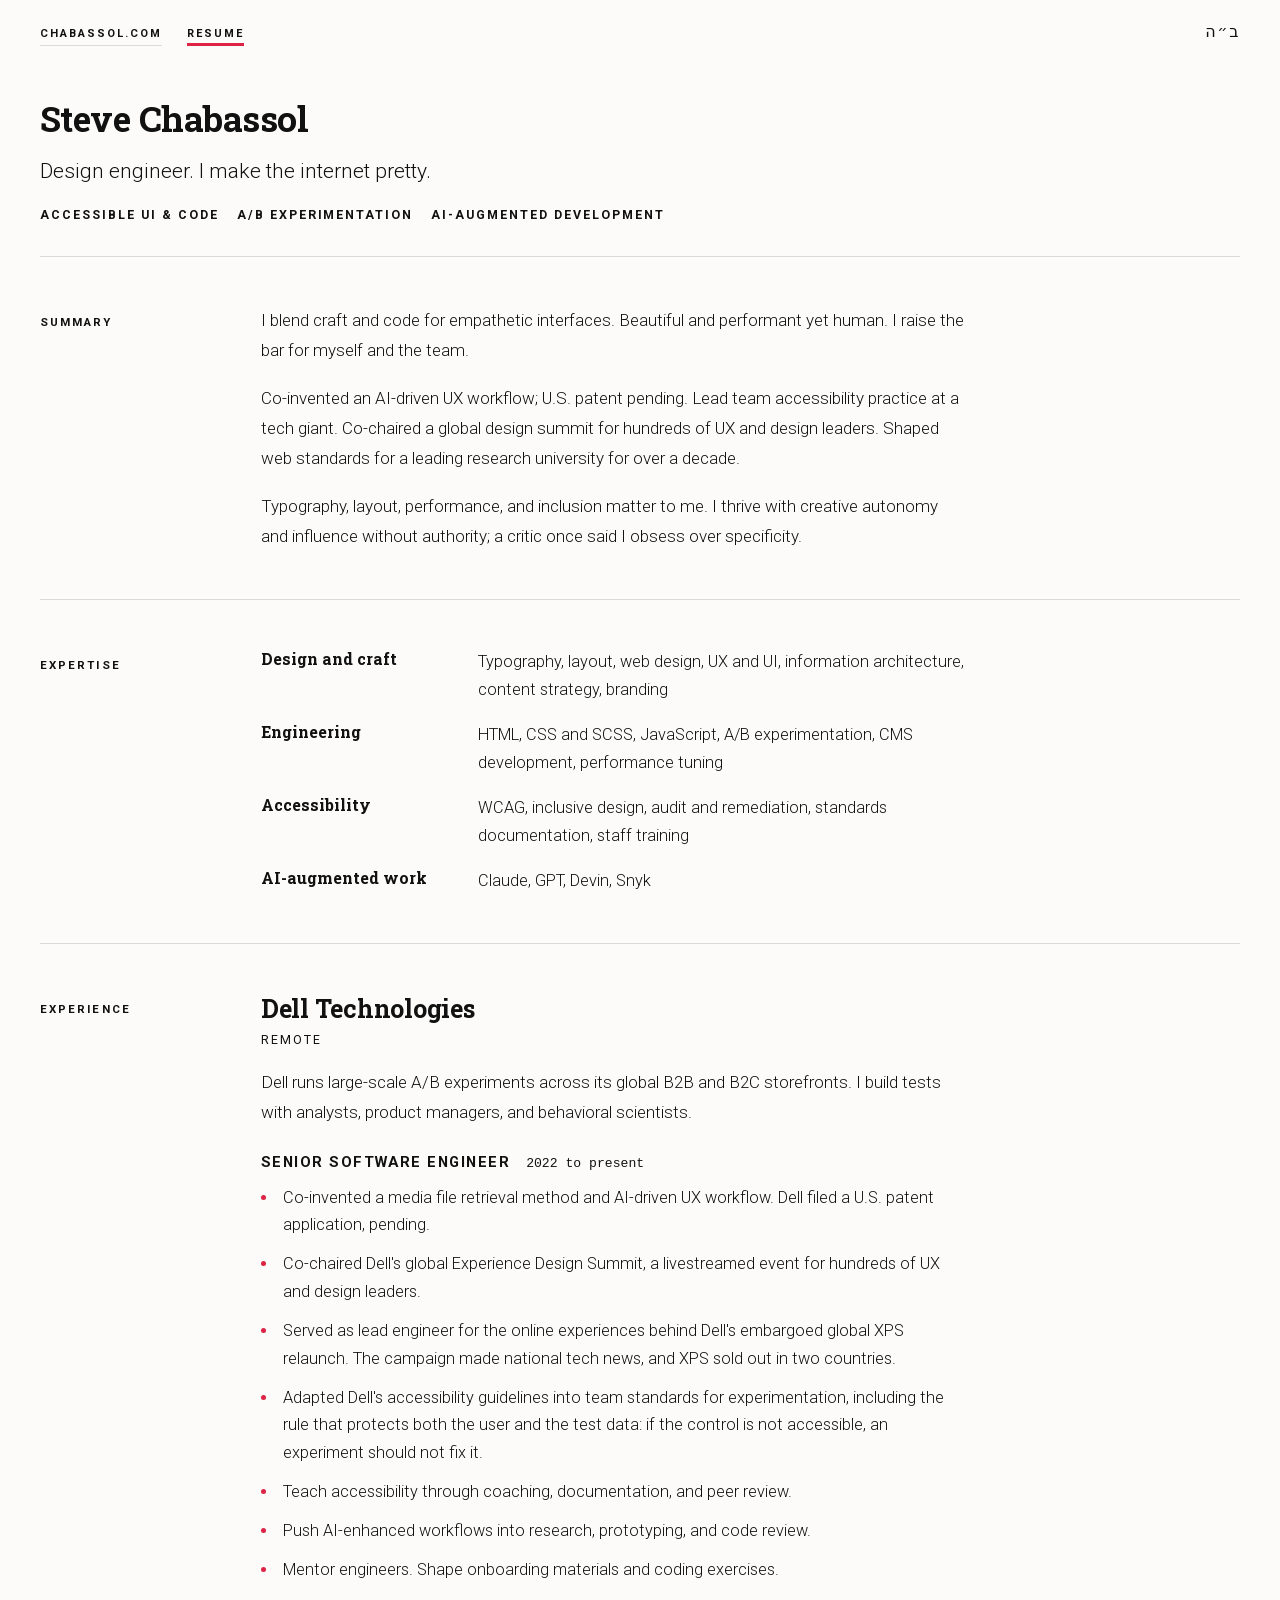
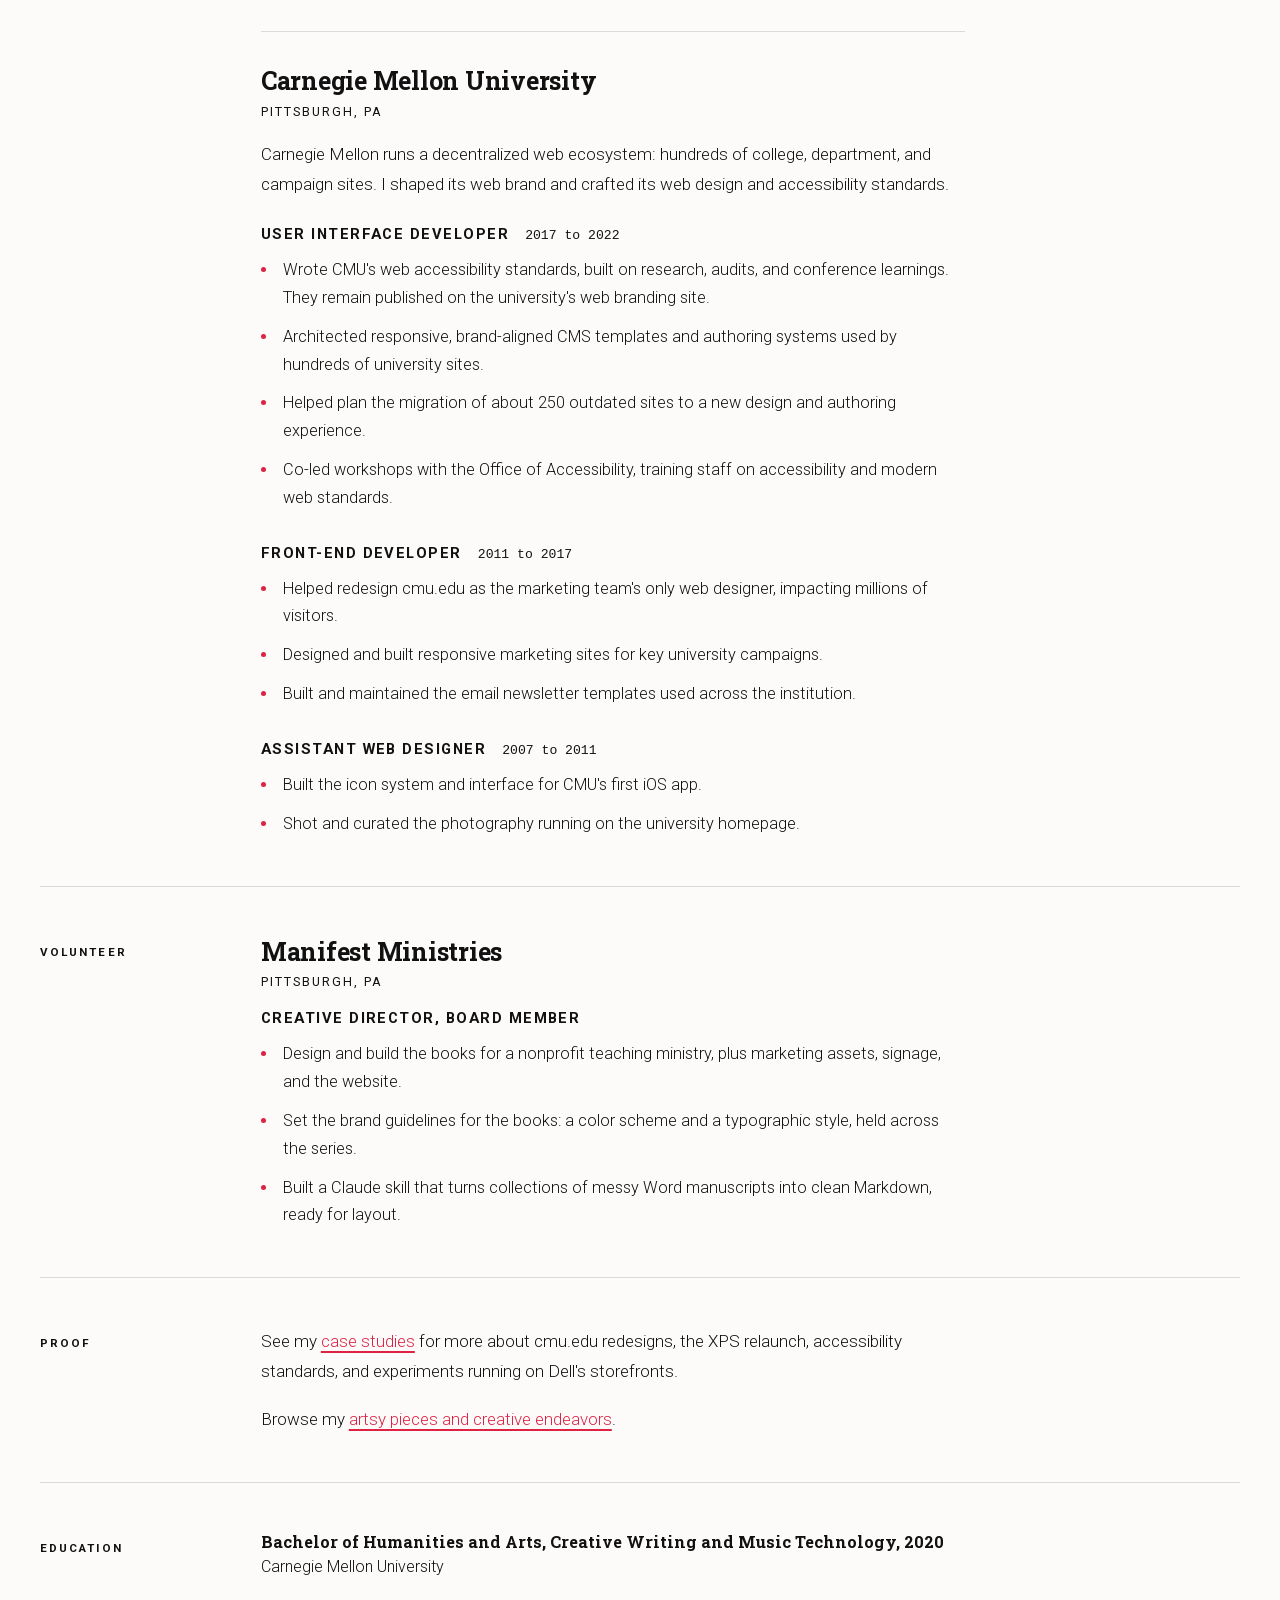
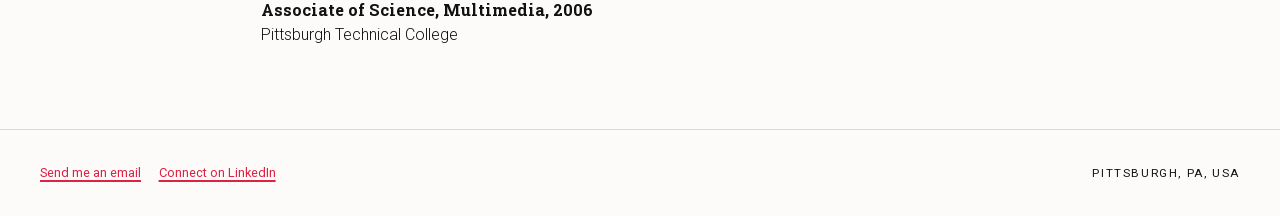
==== resume/index.html @ 95441545 "init commit" ====
<!doctype html>
<html lang="en">

<head>
  <meta charset="utf-8">
  <title>Resume: Steve Chabassol, Design Engineer</title>
  <meta name="description" content="Steve Chabassol designs and builds accessible interfaces. Senior software engineer at Dell; fifteen years at Carnegie Mellon before that. U.S. patent pending.">
  <meta name="viewport" content="width=device-width, initial-scale=1">
  <link rel="canonical" href="https://chabassol.com/resume/">

  <meta name="robots" content="max-image-preview:large">

  <meta name="author" content="Steve Chabassol">
  <meta name="theme-color" content="#fcfbfa" media="(prefers-color-scheme: light)">
  <meta name="theme-color" content="#0a0a0a" media="(prefers-color-scheme: dark)">

  <meta property="og:type" content="website">
  <meta property="og:site_name" content="Steve Chabassol">
  <meta property="og:url" content="https://chabassol.com/resume/">
  <meta property="og:title" content="Resume: Steve Chabassol, Design Engineer">
  <meta property="og:description" content="Steve Chabassol designs and builds accessible interfaces. Senior software engineer at Dell; fifteen years at Carnegie Mellon before that. U.S. patent pending.">
  <meta property="og:image" content="https://chabassol.com/share-card.png">
  <meta property="og:image:width" content="1200">
  <meta property="og:image:height" content="630">
  <meta property="og:image:alt" content="An SC monogram over the name Steve Chabassol and the line: Design engineer. I make the internet pretty.">
  <meta name="twitter:card" content="summary_large_image">
  <meta name="twitter:image:alt" content="An SC monogram over the name Steve Chabassol and the line: Design engineer. I make the internet pretty.">

  <link rel="icon" href="../favicon.ico" sizes="32x32">
  <link rel="icon" href="../favicon.svg" type="image/svg+xml">
  <link rel="apple-touch-icon" href="../icon.png">

  <link rel="preload" href="../fonts/roboto-latin.woff2" as="font" type="font/woff2" crossorigin>
  <link rel="preload" href="../fonts/roboto-slab-latin.woff2" as="font" type="font/woff2" crossorigin>

  <link rel="stylesheet" href="../css/site.css">
  <link rel="stylesheet" href="../css/resume.css">
</head>

<body>
  <a class="skip-link" href="#main">Skip to the main text</a>

  <header class="shell masthead">
    <nav class="nav" aria-label="Main">
      <a class="nav__link" href="../">chabassol.com</a>
      <a class="nav__link" href="../resume/" aria-current="page">Resume</a>
    </nav>

    <p class="masthead__baruch" title="Baruch Hashem, blessed is the name"><span class="sr-only">Baruch Hashem, blessed is the name </span><span lang="he">ב״ה</span></p>
  </header>

  <main class="shell" id="main" tabindex="-1">

    <div class="sheet-head">
      <h1 class="sheet-head__title">Steve Chabassol</h1>
      <p class="sheet-head__lede">Design engineer. I make the internet pretty.</p>

      <ul class="roles">
        <li>Accessible UI & Code</li>
        <li>A/B experimentation</li>
        <li>AI-augmented development</li>
      </ul>
    </div>

    <div class="record">
      <section class="record__section" aria-labelledby="summary-head">
        <h2 class="label record__label" id="summary-head">Summary</h2>
        <div class="record__body">
          <p>I blend craft and code for empathetic interfaces. Beautiful and performant yet human. I raise the bar for myself and the team.</p>
          <p>Co-invented an AI-driven UX workflow; U.S. patent pending. Lead team accessibility practice at a tech giant. Co-chaired a global design summit for hundreds of UX and design leaders. Shaped web standards for a leading research university for over a decade.</p>
          <p>Typography, layout, performance, and inclusion matter to me. I thrive with creative autonomy and influence without authority; a critic once said I obsess over specificity.</p>
        </div>
      </section>

      <section class="record__section" aria-labelledby="expertise-head">
        <h2 class="label record__label" id="expertise-head">Expertise</h2>
        <div class="record__body">
          <dl class="terms">
            <dt>Design and craft</dt>
            <dd>Typography, layout, web design, UX and UI, information architecture, content strategy, branding</dd>

            <dt>Engineering</dt>
            <dd>HTML, CSS and SCSS, JavaScript, A/B experimentation, CMS development, performance tuning</dd>

            <dt>Accessibility</dt>
            <dd>WCAG, inclusive design, audit and remediation, standards documentation, staff training</dd>

            <dt>AI-augmented work</dt>
            <dd>Claude, GPT, Devin, Snyk</dd>
          </dl>
        </div>
      </section>

      <section class="record__section" aria-labelledby="experience-head">
        <h2 class="label record__label" id="experience-head">Experience</h2>
        <div class="record__body">

          <article class="job">
            <h3 class="job__org">Dell Technologies</h3>
            <p class="job__place">Remote</p>
            <p class="job__blurb">Dell runs large-scale A/B experiments across its global B2B and B2C storefronts. I build tests with analysts, product managers, and behavioral scientists.</p>

            <section class="role" aria-labelledby="dell-sse">
              <div class="role__head">
                <h4 class="role__title" id="dell-sse">Senior Software Engineer</h4>
                <p class="role__dates">2022 to present</p>
              </div>
              <ul class="role__list">
                <li>Co-invented a media file retrieval method and AI-driven UX workflow. Dell filed a U.S. patent application, pending.</li>
                <li>Co-chaired Dell's global Experience Design Summit, a livestreamed event for hundreds of UX and design leaders.</li>
                <li>Served as lead engineer for the online experiences behind Dell's embargoed global XPS relaunch. The campaign made national tech news, and XPS sold out in two countries.</li>
                <li>Adapted Dell's accessibility guidelines into team standards for experimentation, including the rule that protects both the user and the test data: if the control is not accessible, an experiment should not fix it.</li>
                <li>Teach accessibility through coaching, documentation, and peer review.</li>
                <li>Push AI-enhanced workflows into research, prototyping, and code review.</li>
                <li>Mentor engineers. Shape onboarding materials and coding exercises.</li>
              </ul>
            </section>
          </article>

          <article class="job">
            <h3 class="job__org">Carnegie Mellon University</h3>
            <p class="job__place">Pittsburgh, PA</p>
            <p class="job__blurb">Carnegie Mellon runs a decentralized web ecosystem: hundreds of college, department, and campaign sites. I shaped its web brand and crafted its web design and accessibility standards.</p>

            <section class="role" aria-labelledby="cmu-uid">
              <div class="role__head">
                <h4 class="role__title" id="cmu-uid">User Interface Developer</h4>
                <p class="role__dates">2017 to 2022</p>
              </div>
              <ul class="role__list">
                <li>Wrote CMU's web accessibility standards, built on research, audits, and conference learnings. They remain published on the university's web branding site.</li>
                <li>Architected responsive, brand-aligned CMS templates and authoring systems used by hundreds of university sites.</li>
                <li>Helped plan the migration of about 250 outdated sites to a new design and authoring experience.</li>
                <li>Co-led workshops with the Office of Accessibility, training staff on accessibility and modern web standards.</li>
              </ul>
            </section>

            <section class="role" aria-labelledby="cmu-fed">
              <div class="role__head">
                <h4 class="role__title" id="cmu-fed">Front-End Developer</h4>
                <p class="role__dates">2011 to 2017</p>
              </div>
              <ul class="role__list">
                <li>Helped redesign cmu.edu as the marketing team's only web designer, impacting millions of visitors.</li>
                <li>Designed and built responsive marketing sites for key university campaigns.</li>
                <li>Built and maintained the email newsletter templates used across the institution.</li>
              </ul>
            </section>

            <section class="role" aria-labelledby="cmu-awd">
              <div class="role__head">
                <h4 class="role__title" id="cmu-awd">Assistant Web Designer</h4>
                <p class="role__dates">2007 to 2011</p>
              </div>
              <ul class="role__list">
                <li>Built the icon system and interface for CMU's first iOS app.</li>
                <li>Shot and curated the photography running on the university homepage.</li>
              </ul>
            </section>
          </article>

        </div>
      </section>

      <section class="record__section" aria-labelledby="volunteer-head">
        <h2 class="label record__label" id="volunteer-head">Volunteer</h2>
        <div class="record__body">
          <article class="job">
            <h3 class="job__org">Manifest Ministries</h3>
            <p class="job__place">Pittsburgh, PA</p>

            <section class="role" aria-labelledby="manifest-cd">
              <!-- .role__head looks redundant with no dates in it, but it
                   also holds the .7rem between the title and the bullets. -->
              <div class="role__head">
                <h4 class="role__title" id="manifest-cd">Creative Director, Board Member</h4>
              </div>
              <ul class="role__list">
                <li>Design and build the books for a nonprofit teaching ministry, plus marketing assets, signage, and the website.</li>
                <li>Set the brand guidelines for the books: a color scheme and a typographic style, held across the series.</li>
                <li>Built a Claude skill that turns collections of messy Word manuscripts into clean Markdown, ready for layout.</li>
              </ul>
            </section>
          </article>
        </div>
      </section>

      <section class="record__section" aria-labelledby="proof-head">
        <h2 class="label record__label" id="proof-head">Proof</h2>
        <div class="record__body">
          <p>See my <a href="../">case studies</a> for more about cmu.edu redesigns, the XPS relaunch, accessibility standards, and experiments running on Dell's storefronts.</p>
          <p>Browse my <a href="https://stevechab.com" rel="nofollow">artsy pieces and creative endeavors</a>.</p>
        </div>
      </section>

      <section class="record__section" aria-labelledby="education-head">
        <h2 class="label record__label" id="education-head">Education</h2>
        <div class="record__body">
          <ul class="degrees">
            <li>
              <span class="degrees__what">Bachelor of Humanities and Arts, Creative Writing and Music Technology, 2020</span>
              <span class="degrees__where">Carnegie Mellon University</span>
            </li>
            <li>
              <span class="degrees__what">Associate of Science, Multimedia, 2006</span>
              <span class="degrees__where">Pittsburgh Technical College</span>
            </li>
          </ul>
        </div>
      </section>

    </div>

  </main>

  <footer class="shell site-footer">
    <nav class="site-footer__nav" aria-label="Elsewhere">
      <a href="mailto:resume@chabassol.com">Send me an email</a>
      <a href="https://www.linkedin.com/in/stevechabassol/">Connect on LinkedIn</a>
    </nav>
    <p class="site-footer__place">Pittsburgh, PA, USA</p>
  </footer>

  <script src="../js/jump.js" defer></script>

</body>

</html>
---- css/site.css ----
/* ==================================================================
   The shell
   ==================================================================
   Two sites load copies of this file. Edit it in web/css/ and run
   scripts/sync-shared.sh, or the copies drift apart.

   Tokens, base elements, and the parts every page carries: skip link,
   running head, footer, wordmark, focus, motion guard, print. Page
   layout lives in each page's own partial.

   Contrast ratios in comments are measured. WCAG 2.2 AA asks 4.5:1
   for body text, 3:1 for large text and non-text UI.
   ================================================================== */

/* ------------------------------------------------------------------
   Fonts, self-hosted
   ------------------------------------------------------------------
   Variable builds: one file per family per subset carries the whole
   100 to 900 axis. unicode-range keeps latin-ext unfetched until a
   page sets a character in it, so an English page takes the two latin
   files and stops.

   Licence and provenance: web/fonts/LICENSE.txt
   ------------------------------------------------------------------ */

@font-face {
  font-family: 'Roboto';
  font-style: normal;
  font-weight: 100 900;
  font-display: swap;
  src: url(../fonts/roboto-latin-ext.woff2) format('woff2');
  unicode-range: U+0100-02BA, U+02BD-02C5, U+02C7-02CC, U+02CE-02D7, U+02DD-02FF,
    U+0304, U+0308, U+0329, U+1D00-1DBF, U+1E00-1E9F, U+1EF2-1EFF, U+2020,
    U+20A0-20AB, U+20AD-20C0, U+2113, U+2C60-2C7F, U+A720-A7FF;
}

@font-face {
  font-family: 'Roboto';
  font-style: normal;
  font-weight: 100 900;
  font-display: swap;
  src: url(../fonts/roboto-latin.woff2) format('woff2');
  unicode-range: U+0000-00FF, U+0131, U+0152-0153, U+02BB-02BC, U+02C6, U+02DA, U+02DC,
    U+0304, U+0308, U+0329, U+2000-206F, U+20AC, U+2122, U+2191, U+2193,
    U+2212, U+2215, U+FEFF, U+FFFD;
}

@font-face {
  font-family: 'Roboto Slab';
  font-style: normal;
  font-weight: 100 900;
  font-display: swap;
  src: url(../fonts/roboto-slab-latin-ext.woff2) format('woff2');
  unicode-range: U+0100-02BA, U+02BD-02C5, U+02C7-02CC, U+02CE-02D7, U+02DD-02FF,
    U+0304, U+0308, U+0329, U+1D00-1DBF, U+1E00-1E9F, U+1EF2-1EFF, U+2020,
    U+20A0-20AB, U+20AD-20C0, U+2113, U+2C60-2C7F, U+A720-A7FF;
}

@font-face {
  font-family: 'Roboto Slab';
  font-style: normal;
  font-weight: 100 900;
  font-display: swap;
  src: url(../fonts/roboto-slab-latin.woff2) format('woff2');
  unicode-range: U+0000-00FF, U+0131, U+0152-0153, U+02BB-02BC, U+02C6, U+02DA, U+02DC,
    U+0304, U+0308, U+0329, U+2000-206F, U+20AC, U+2122, U+2191, U+2193,
    U+2212, U+2215, U+FEFF, U+FFFD;
}


:root {
  color-scheme: light dark;

  /* --- primitives: ink and paper --- */
  --black: #000;
  --white: #fff;
  --ink-900: #111;          /* body text on light */
  --paper-50: #fcfbfa;      /* light surface */
  --ink-050: #f2f0ee;       /* body text on dark */
  --paper-950: #0a0a0a;     /* dark surface */

  /* --- primitives: the accent ramp, one hue family --- */
  --accent-300: #f89;       /* 9.23:1 on #000, hover on dark */
  --accent-400: #f67;       /* 7.42:1 on #000, 6.99:1 on #0a0a0a */
  --accent-600: #d24;       /* 4.79:1 on #fff, 4.63:1 on #fcfbfa */
  --accent-800: #b23;       /* 6.20:1 on #fff, hover on light */

  /* --- semantic: light surface (default) --- */
  --surface: var(--paper-50);
  --surface-raised: var(--white);
  --text: var(--ink-900);
  --rule: rgba(17, 17, 17, .14);
  --link: var(--accent-600);
  --link-hover: var(--accent-800);
  --focus-ring: var(--accent-600);
  --selection: #f89;

  /* --- type --- */
  --font-slab: 'Roboto Slab', Georgia, 'Times New Roman', serif;
  --font-sans: 'Roboto', system-ui, -apple-system, sans-serif;
  --font-mono: ui-monospace, 'SF Mono', Menlo, monospace;
  --text-xs:   .75rem;
  --text-sm:   .875rem;
  --text-base: 1.0625rem;
  --text-lg:   1.25rem;
  --text-xl:   1.5625rem;
  --text-2xl:  1.953rem;
  --text-3xl:  2.441rem;
  --text-4xl:  3.052rem;
  --leading-tight: 1.15;
  --leading-snug: 1.35;
  --leading-normal: 1.75;
  --measure: 65ch;

  /* --- spacing, 4px base --- */
  --space-1: .25rem;
  --space-2: .5rem;
  --space-3: .75rem;
  --space-4: 1rem;
  --space-6: 1.5rem;
  --space-8: 2rem;
  --space-12: 3rem;
  --space-16: 4rem;
  --space-24: 6rem;

  /* --- borders and radius --- */
  --border-width: 1px;
  --border-width-thick: 2px;
  --radius-sm: 2px;

  /* --- z-index, no magic numbers --- */
  --z-base: 0;
  --z-raised: 10;
  --z-sticky: 100;
  --z-header: 1000;
  --z-overlay: 10000;

  /* --- motion --- */
  --duration-fast: .18s;
  --duration-slow: 1s;
  --ease-out: cubic-bezier(.22, 1, .36, 1);
  --ease-in-out: cubic-bezier(.65, 0, .35, 1);

  /* --- shell --- */
  --shell-max: 1560px;
  --shell-pad: 2.5rem;
}

@media (prefers-color-scheme: dark) {
  :root {
    --surface: var(--paper-950);
    --surface-raised: var(--black);
    --text: var(--ink-050);
    --rule: rgba(242, 240, 238, .18);
    --link: var(--accent-400);
    --link-hover: var(--accent-300);
    --focus-ring: var(--accent-400);
    --selection: #d24;
  }
}

@media (max-width: 767px) {
  :root { --shell-pad: 1.25rem; }
}

/* ==================================================================
   Base
   ================================================================== */

*, *::before, *::after { box-sizing: border-box; }

html {
  -webkit-text-size-adjust: 100%;
  scroll-behavior: smooth;
}

body {
  margin: 0;
  background: var(--surface);
  color: var(--text);
  font-family: var(--font-sans);
  font-weight: 300;
  font-size: var(--text-base);
  line-height: var(--leading-normal);
  padding-bottom: var(--space-8);
}

::selection { background: var(--selection); color: var(--ink-900); }

img, svg, video, canvas, iframe { max-width: 100%; vertical-align: middle; }

/* The width and height attributes reserve the box before the file
   lands; height: auto lets it shrink with the column and keep the
   ratio. A <video> needs it said out loud, or the height attribute is
   taken as a pixel height and the frame stretches. */
img, video { height: auto; }

h1, h2, h3, h4 { font-family: var(--font-slab); font-weight: 700; }

a {
  color: var(--link);
  text-decoration: underline;
  text-decoration-thickness: 1.5px;
  text-underline-offset: .22em;
  text-decoration-skip-ink: none;
  transition: text-decoration-thickness var(--duration-fast) var(--ease-out);
}

a:hover {
  color: var(--link-hover);
  text-decoration-thickness: 3px;
}

/* One ring, measured over 3:1 on both surfaces. */
a:focus-visible,
button:focus-visible,
summary:focus-visible,
input:focus-visible,
select:focus-visible,
textarea:focus-visible,
[tabindex]:focus-visible {
  outline: 3px solid var(--focus-ring);
  outline-offset: 3px;
  border-radius: var(--radius-sm);
}

@supports not selector(:focus-visible) {
  a:focus, button:focus, input:focus, select:focus, textarea:focus {
    outline: 3px solid var(--focus-ring);
    outline-offset: 3px;
  }
}

.sr-only {
  position: absolute;
  width: 1px;
  height: 1px;
  padding: 0;
  margin: -1px;
  overflow: hidden;
  clip: rect(0, 0, 0, 0);
  white-space: nowrap;
  border: 0;
}

/* ==================================================================
   Skip link — first in tab order on every page
   ================================================================== */

.skip-link {
  position: absolute;
  left: var(--space-2);
  top: var(--space-2);
  z-index: var(--z-overlay);
  padding: var(--space-2) var(--space-4);
  background: var(--surface-raised);
  color: var(--text);
  border: var(--border-width-thick) solid var(--focus-ring);
  text-decoration: none;
  transform: translateY(-250%);
  transition: transform var(--duration-fast) var(--ease-out);
}

.skip-link:focus { transform: translateY(0); }

/* Jump targets. js/jump.js moves the keyboard to whatever a same-page
   link points at. The target is out of the Tab order and only ever
   focused on purpose, so it draws no ring. */

[tabindex="-1"]:focus { outline: none; }

/* ==================================================================
   Shell: running head, footer
   ================================================================== */

.shell {
  max-width: var(--shell-max);
  margin: 0 auto;
  padding-left: var(--shell-pad);
  padding-right: var(--shell-pad);
}

/* Nav flush left, ב״ה in the right corner. The auto margin does that,
   not space-between: narrow screens wrap the blessing onto a line of
   its own, where space-between would drop it back to the left. */

.masthead {
  display: flex;
  align-items: baseline;
  justify-content: space-between;
  gap: var(--space-4) var(--space-8);
  flex-wrap: wrap;
  padding-top: 1.1rem;
  padding-bottom: 1.3rem;
}

.masthead__baruch {
  margin: 0;
  margin-inline-start: auto;
  font-size: 16px;
  font-family: system-ui, sans-serif;
  letter-spacing: .1em;
}

/* stevechab.com has no nav; the favicon is the home link. It centers
   rather than sitting on a baseline, because a picture has none to share
   with the blessing. 32px clears the 24px target floor. */

.masthead__home {
  display: block;
  align-self: center;
  line-height: 0;
}

.masthead__home img { width: 32px; height: 32px; }

.masthead__home ~ .masthead__baruch { align-self: center; }

.nav {
  display: flex;
  flex-wrap: wrap;
  justify-content: flex-start;
  gap: .9rem 1.6rem;
  align-items: baseline;
}

.nav__link {
  font-size: 11px;
  font-weight: 700;
  letter-spacing: .18em;
  text-transform: uppercase;
  color: var(--text);
  text-decoration: none;
  border-bottom: var(--border-width) solid var(--rule);
  padding-bottom: 2px;
  /* The box measures 22px, under WCAG 2.2's 24px target floor. The 3px
     goes on top so the rule under the word stays put: hover and current
     trade the same 3px between padding and border. */
  padding-top: 3px;
}

.nav__link:hover {
  color: var(--text);
  border-bottom-color: var(--link);
  border-bottom-width: 3px;
  padding-bottom: 0;
}

.nav__link[aria-current="page"] {
  border-bottom: 3px solid var(--link);
  padding-bottom: 0;
}

.wordmark {
  text-align: center;
  padding: var(--space-6) 0 1.6rem;
}

.wordmark__mark {
  display: block;
  width: 100%;
  max-width: 900px;
  min-width: 180px;
  margin: 0 auto calc(var(--space-6));
}

/* --- chabstract -----------------------------------------------------
   The wordmark competes with the h1 on mobile, so make it "chabstract."
   Show partial wordmark as hero instead: zoom-in, crop, and add bg color. */

.wordmark--crop {
  background-color: var(--accent-400);
  margin-bottom: var(--space-8);
  overflow: hidden;
}

.wordmark--crop .wordmark__mark {
  transform: scale(9) translateX(-27%) rotate(-5deg);
}

@media (min-width: 768px) {
  main.shell > .wordmark--crop {
    background-color: transparent;
    margin-bottom: 0;
    overflow: visible;
  }

  main.shell > .wordmark--crop .wordmark__mark { transform: none; }
}

/* --- narrow screens -------------------------------------------------
   Try to keep nav and the blessing on one line. */

@media (max-width: 767px) {
  .masthead { column-gap: .75rem; }
  .nav { gap: .9rem .75rem; }
}

.site-footer {
  margin-top: var(--space-8);
  padding-top: var(--space-8);
  border-top: var(--border-width) solid var(--rule);
  display: flex;
  flex-wrap: wrap;
  gap: var(--space-4);
  align-items: center;
  justify-content: space-between;
  font-weight: 400;
}

.site-footer__nav {
  display: flex;
  flex-wrap: wrap;
  gap: 1.1rem;
  font-size: .8rem;
}

.site-footer__place {
  margin: 0;
  font-size: .72rem;
  letter-spacing: .14em;
  text-transform: uppercase;
}

.site-footer--center {
  flex-direction: column;
  justify-content: center;
}

/* --- social icons ----------------------------------------------------
   A centered row of brand marks in place of text links. Each link is a
   44px square around a 24px mark, over the target floor. */

.social {
  margin: 0;
  padding: 0;
  list-style: none;
  display: flex;
  flex-wrap: wrap;
  justify-content: center;
  gap: var(--space-2);
}

.social__link {
  display: grid;
  place-items: center;
  width: 44px;
  height: 44px;
  color: var(--text);
  transition: color var(--duration-fast) var(--ease-out);
}

.social__link:hover { color: var(--link-hover); }

.social__icon {
  display: block;
  width: 24px;
  height: 24px;
  fill: currentColor;
}

/* ==================================================================
   Page head — every page after the homepage
   ==================================================================
   Every content page opens the same way: a slab title at the
   homepage's h1 size, one lede at the homepage's lede size, both flush
   with the shell's left margin.
   ================================================================== */

.sheet-head {
  padding-top: var(--space-8);
  padding-bottom: var(--space-4);
}

.sheet-head__title {
  margin: 0 0 .9rem;
  font-size: 2.2rem;
  line-height: var(--leading-tight);
  letter-spacing: -.015em;
}

.sheet-head__lede {
  margin: 0 0 1.2rem;
  font-size: 1.32rem;
  line-height: 1.62;
  max-width: var(--measure);
}

.sheet-head__body {
  margin: 0 0 1.2rem;
  font-size: 1.06rem;
  line-height: 1.78;
  max-width: var(--measure);
}

/* ==================================================================
   Section label
   ==================================================================
   The small uppercase heading that names a column, a group, or a
   resume section. Sizes and margins belong to the page that uses it.
   Both the label and its gloss sit at full ink; a muted gray here
   measures near 2.5:1 and fails AA.
   ================================================================== */

.label {
  font-family: var(--font-sans);
  font-weight: 700;
  letter-spacing: .18em;
  text-transform: uppercase;
  color: var(--text);
  text-align: left;
}

.label__gloss { font-weight: 400; }

/* ==================================================================
   The empty slot
   ==================================================================
   Placeholder. Every .slot is a hole waiting for a real <img> or
   <video>, and nothing else in the stylesheet depends on it.
   ================================================================== */

.slot {
  display: grid;
  align-content: center;
  gap: var(--space-2);
  padding: var(--space-6);
  border: var(--border-width-thick) dashed var(--rule);
  border-radius: var(--radius-sm);
  aspect-ratio: 16 / 10;
  text-align: left;
}

.slot--video { aspect-ratio: 16 / 9; }
.slot--tall { aspect-ratio: 4 / 5; }

.slot__kind {
  margin: 0;
  font-size: .68rem;
  font-weight: 700;
  letter-spacing: .2em;
  text-transform: uppercase;
}

.slot__note {
  margin: 0;
  font-size: .9rem;
  line-height: var(--leading-snug);
}

/* ==================================================================
   Components
   ==================================================================
   The square control, the button, the motion gate, and the source
   field. Shared by the pieces and /design, so they live here rather
   than in css/piece.css. The frame around them, head and stage and
   bar, is still the pieces' own and stays in piece.css.
   ================================================================== */

/* --- the square control --------------------------------------------
   A square with a rule and a geometric mark. The caption is the
   accessible name since the glyph can be abstract.

   The fill uses .is-on rather than aria-pressed since the language
   sometimes toggles (Play becomes Pause), and adding aria can cause
   the state to be announced twice. */

.control {
  flex: none;
  width: 56px;
  display: flex;
  flex-direction: column;
  align-items: center;
  gap: .45rem;
}

.control__btn {
  width: 100%;
  height: 56px;
  padding: 0;
  border: var(--border-width-thick) solid var(--text);
  border-radius: 0;
  background: transparent;
  color: var(--text);
  display: grid;
  place-items: center;
  cursor: pointer;
  transition: background-color var(--duration-fast) var(--ease-out),
              color var(--duration-fast) var(--ease-out);
}

.control__btn:hover { background: var(--text); color: var(--surface); }

.control__btn.is-on {
  background: var(--text);
  color: var(--surface);
}

.control__mark {
  display: block;
  font-family: var(--font-slab);
  font-size: 1.5rem;
  line-height: 1;
  font-weight: 400;
}

.control__mark--align {
  text-box: trim-start cap alphabetic;
}

.control__mark svg { display: block; fill: currentColor; }

/* One word. Anything longer is screen reader text inside the caption,
   so the accessible name says "Next scene" while the page shows
   "Scene". */

.control__caption {
  font-size: 10px;
  font-weight: 700;
  letter-spacing: .14em;
  text-transform: uppercase;
  color: var(--text);
  text-align: center;
  white-space: nowrap;
}

/* One full turn on press. The class is added on click and removed when
   the turn ends, so a fast press turns every time. */

@keyframes control-turn {
  from { transform: rotate(0turn); }
  to   { transform: rotate(1turn); }
}

.control__mark--turning {
  animation: control-turn .5s var(--ease-out) 1;
}

/* --- the motion gate ------------------------------------------------
   A <dialog> opened with showModal(), so the keyboard stays inside it,
   the page behind goes inert, and Escape closes it. The rules below
   only undo what the browser draws around a dialog by default: the
   border, the shrink-to-fit box, and the centering margins. A modal
   dialog rides the top layer, so it needs no z-index.

   The layout hangs off [open]. A closed dialog is display: none by the
   browser's own rules, and a bare .gate { display: grid } would beat
   that and leave the warning on the screen. */

.gate {
  position: fixed;
  inset: 0;
  width: 100%;
  height: 100%;
  max-width: none;
  max-height: none;
  margin: 0;
  border: 0;
  padding: var(--space-4);
  background: var(--surface);
  color: var(--text);
  overflow-y: auto;
}

.gate[open] {
  display: grid;
  place-items: center;
}

.gate::backdrop { background: rgb(0 0 0 / .7); }

.gate__panel {
  border: var(--border-width-thick) solid var(--text);
  padding: 1.6rem;
  max-width: 52ch;
  background: var(--surface);
}

.gate__label {
  margin: 0 0 .4rem;
  font-size: 10px;
  font-weight: 700;
  letter-spacing: .16em;
  text-transform: uppercase;
  color: var(--link);
}

.gate__title {
  margin: 0 0 .7rem;
  font-family: var(--font-slab);
  font-weight: 700;
  font-size: var(--text-lg);
  line-height: var(--leading-snug);
}

.gate__body { margin: 0 0 1.2rem; font-size: .95rem; line-height: 1.6; }

.gate__actions { display: flex; flex-wrap: wrap; gap: .8rem; }

.btn {
  border: var(--border-width-thick) solid var(--text);
  background: transparent;
  color: var(--text);
  font-family: var(--font-sans);
  font-size: 11px;
  font-weight: 700;
  letter-spacing: .16em;
  text-transform: uppercase;
  padding: .85rem 1.2rem;
  cursor: pointer;
}

.btn--solid { background: var(--text); color: var(--surface); }
.btn:hover { background: var(--text); color: var(--surface); }
.btn--solid:hover { background: transparent; color: var(--text); }

/* --- the source field ----------------------------------------------
   The label sits under the box, set like the caption under a square.
   It still comes first in the source; column-reverse moves it, so a
   screen reader hears the name before the box. */

.field {
  display: flex;
  flex-direction: column-reverse;
  gap: .45rem;
  flex: 0 1 22rem;
}

.field__label {
  font-size: 10px;
  font-weight: 700;
  letter-spacing: .14em;
  text-transform: uppercase;
  color: var(--text);
  text-align: left;
}

.field__input {
  height: 40px;
  padding: 0 .7rem;
  border: var(--border-width-thick) solid var(--text);
  border-radius: 0;
  background: var(--surface);
  color: var(--text);
  font-family: var(--font-sans);
  font-size: .95rem;
}

.field__input::placeholder { color: var(--text); opacity: .62; }

/* --- narrow screens -------------------------------------------------
   Below 600px the captions stack under smaller squares, still over the
   44px target floor. */

@media (max-width: 599px) {
  .control { width: 48px; gap: .3rem; }
  .control__btn { height: 48px; }
  .control__caption { font-size: 9px; letter-spacing: .1em; }

  .field { flex: 1 1 100%; gap: .3rem; }
  .field__input { height: 36px; }

  .gate__panel { padding: 1.1rem; }
  .gate__actions .btn { flex: 1 1 100%; }
}

/* ==================================================================
   Motion guard
   ==================================================================
   This site ships strobing and flashing work on purpose. A reduced
   motion setting stops every animation, including ones declared in a
   page's own <style> block.
   ================================================================== */

@media (prefers-reduced-motion: reduce) {
  html { scroll-behavior: auto; }

  *, *::before, *::after {
    animation-duration: .001ms !important;
    animation-iteration-count: 1 !important;
    animation-delay: 0ms !important;
    transition-duration: .001ms !important;
    transition-delay: 0ms !important;
  }

  video, canvas { animation-play-state: paused !important; }
}

/* ==================================================================
   Print
   ==================================================================
   Every page prints as a document.
   ================================================================== */

@media print {
  body {
    background: #fff;
    color: #000;
    font-size: 11pt;
    padding-bottom: 0;
  }

  a { color: #000; }

  /* The running head is chrome; the page's own h1 carries the identity.
     A form field and a dialog print as nothing at all. */
  .skip-link,
  .masthead,
  .slot,
  .field,
  .gate,
  .gate[open] { display: none; }
}
---- css/resume.css ----
/* ==================================================================
   /resume — the record
   ==================================================================
   The same spine as /work: an 11rem gutter on the left carrying the
   section name, prose at measure beside it.

   This is the one page on the site that gets printed, so the print
   block at the bottom carries as much weight as the screen rules.

   Tokens, shell, page head, and section label come from css/site.css.
   ================================================================== */

/* --- the head ------------------------------------------------------ */

.roles {
  margin: 0 0 1rem;
  padding: 0;
  list-style: none;
  display: flex;
  flex-wrap: wrap;
  gap: .2rem 1.1rem;
  font-size: .78rem;
  font-weight: 700;
  letter-spacing: .16em;
  text-transform: uppercase;
  line-height: var(--leading-snug);
}

/* --- the sections -------------------------------------------------- */

.record__section {
  padding: var(--space-12) 0;
  border-top: var(--border-width) solid var(--rule);
}

.record__label {
  margin: 0 0 1.2rem;
  font-size: .72rem;
}

.record__body > p {
  margin: 0 0 1.1rem;
  font-size: 1.06rem;
  line-height: 1.78;
}

.record__body > p:last-child { margin-bottom: 0; }

/* --- expertise, as terms and definitions --------------------------- */

.terms {
  margin: 0;
  display: grid;
  gap: .9rem;
}

.terms dt {
  font-family: var(--font-slab);
  font-weight: 700;
  font-size: 1rem;
  line-height: var(--leading-snug);
}

.terms dd {
  margin: .1rem 0 0;
  font-size: 1.02rem;
  line-height: 1.7;
}

@media (min-width: 700px) {
  .terms {
    grid-template-columns: 12rem minmax(0, 1fr);
    column-gap: 1.6rem;
    row-gap: 1.1rem;
  }

  .terms dt { grid-column: 1; }
  .terms dd { grid-column: 2; margin-top: 0; }
}

/* --- one employer -------------------------------------------------- */

.job + .job {
  margin-top: var(--space-12);
  padding-top: var(--space-8);
  border-top: var(--border-width) solid var(--rule);
}

.job__org {
  margin: 0 0 .2rem;
  font-size: var(--text-xl);
  line-height: var(--leading-snug);
  letter-spacing: -.01em;
}

.job__place {
  margin: 0 0 1rem;
  font-size: .78rem;
  font-weight: 400;
  letter-spacing: .16em;
  text-transform: uppercase;
}

.job__blurb {
  margin: 0 0 1.6rem;
  font-size: 1.06rem;
  line-height: 1.78;
}

/* --- one role under that employer ---------------------------------- */

.role + .role { margin-top: var(--space-8); }

.role__head {
  display: flex;
  flex-wrap: wrap;
  align-items: baseline;
  gap: .2rem 1rem;
  margin: 0 0 .7rem;
}

.role__title {
  margin: 0;
  font-family: var(--font-sans);
  font-size: .92rem;
  font-weight: 700;
  letter-spacing: .1em;
  text-transform: uppercase;
  line-height: var(--leading-snug);
}

/* Dates get scanned rather than read, so they are set as data: mono,
   full ink, never a muted gray. */
.role__dates {
  margin: 0;
  font-family: var(--font-mono);
  font-size: .82rem;
  line-height: var(--leading-snug);
}

.role__list {
  margin: 0;
  padding-left: 1.1rem;
  display: grid;
  gap: .7rem;
}

.role__list li {
  font-size: 1.02rem;
  line-height: 1.7;
  padding-left: .3rem;
}

.role__list li::marker { color: var(--link); }

/* --- education ------------------------------------------------------ */

.degrees {
  margin: 0;
  padding: 0;
  list-style: none;
  display: grid;
  gap: 1.1rem;
}

.degrees__what {
  display: block;
  font-family: var(--font-slab);
  font-weight: 700;
  font-size: 1.02rem;
  line-height: var(--leading-snug);
}

.degrees__where {
  display: block;
  font-size: 1rem;
}

/* --- stacked, below the breakpoint --------------------------------- */

@media (max-width: 1139px) {
  .sheet-head,
  .record {
    max-width: 40rem;
    margin-inline: auto;
  }
}

/* --- the gutter, once there is room -------------------------------- */

@media (min-width: 1140px) {
  .record__section {
    display: grid;
    grid-template-columns: 11rem minmax(0, 44rem);
    column-gap: 2.8rem;
    align-items: start;
  }

  .record__label {
    margin: .45rem 0 0;
    grid-column: 1;
  }

  .record__body { grid-column: 2; }
}

/* --- print ----------------------------------------------------------
   One column, links resolved to their addresses, and no section split
   across a page break.
   ------------------------------------------------------------------ */

@media print {
  .record__section {
    display: block;
    padding: .9rem 0;
    border-top: 1px solid #999;
    break-inside: avoid;
  }

  .record__label {
    margin: 0 0 .5rem;
    font-size: 9pt;
  }

  .job + .job {
    margin-top: 1rem;
    padding-top: .8rem;
  }

  .job,
  .role { break-inside: avoid; }

  .job__org { font-size: 13pt; }
  .role__title { font-size: 10pt; }

  .record__body > p,
  .job__blurb,
  .role__list li,
  .terms dd { font-size: 10.5pt; line-height: 1.45; }

  /* A printed link with no address is a dead end. */
  .record__body a[href^="http"]::after {
    content: " (" attr(href) ")";
    font-size: 9pt;
    word-break: break-all;
  }

  .record__body a[href^="mailto:"]::after { content: ""; }
}
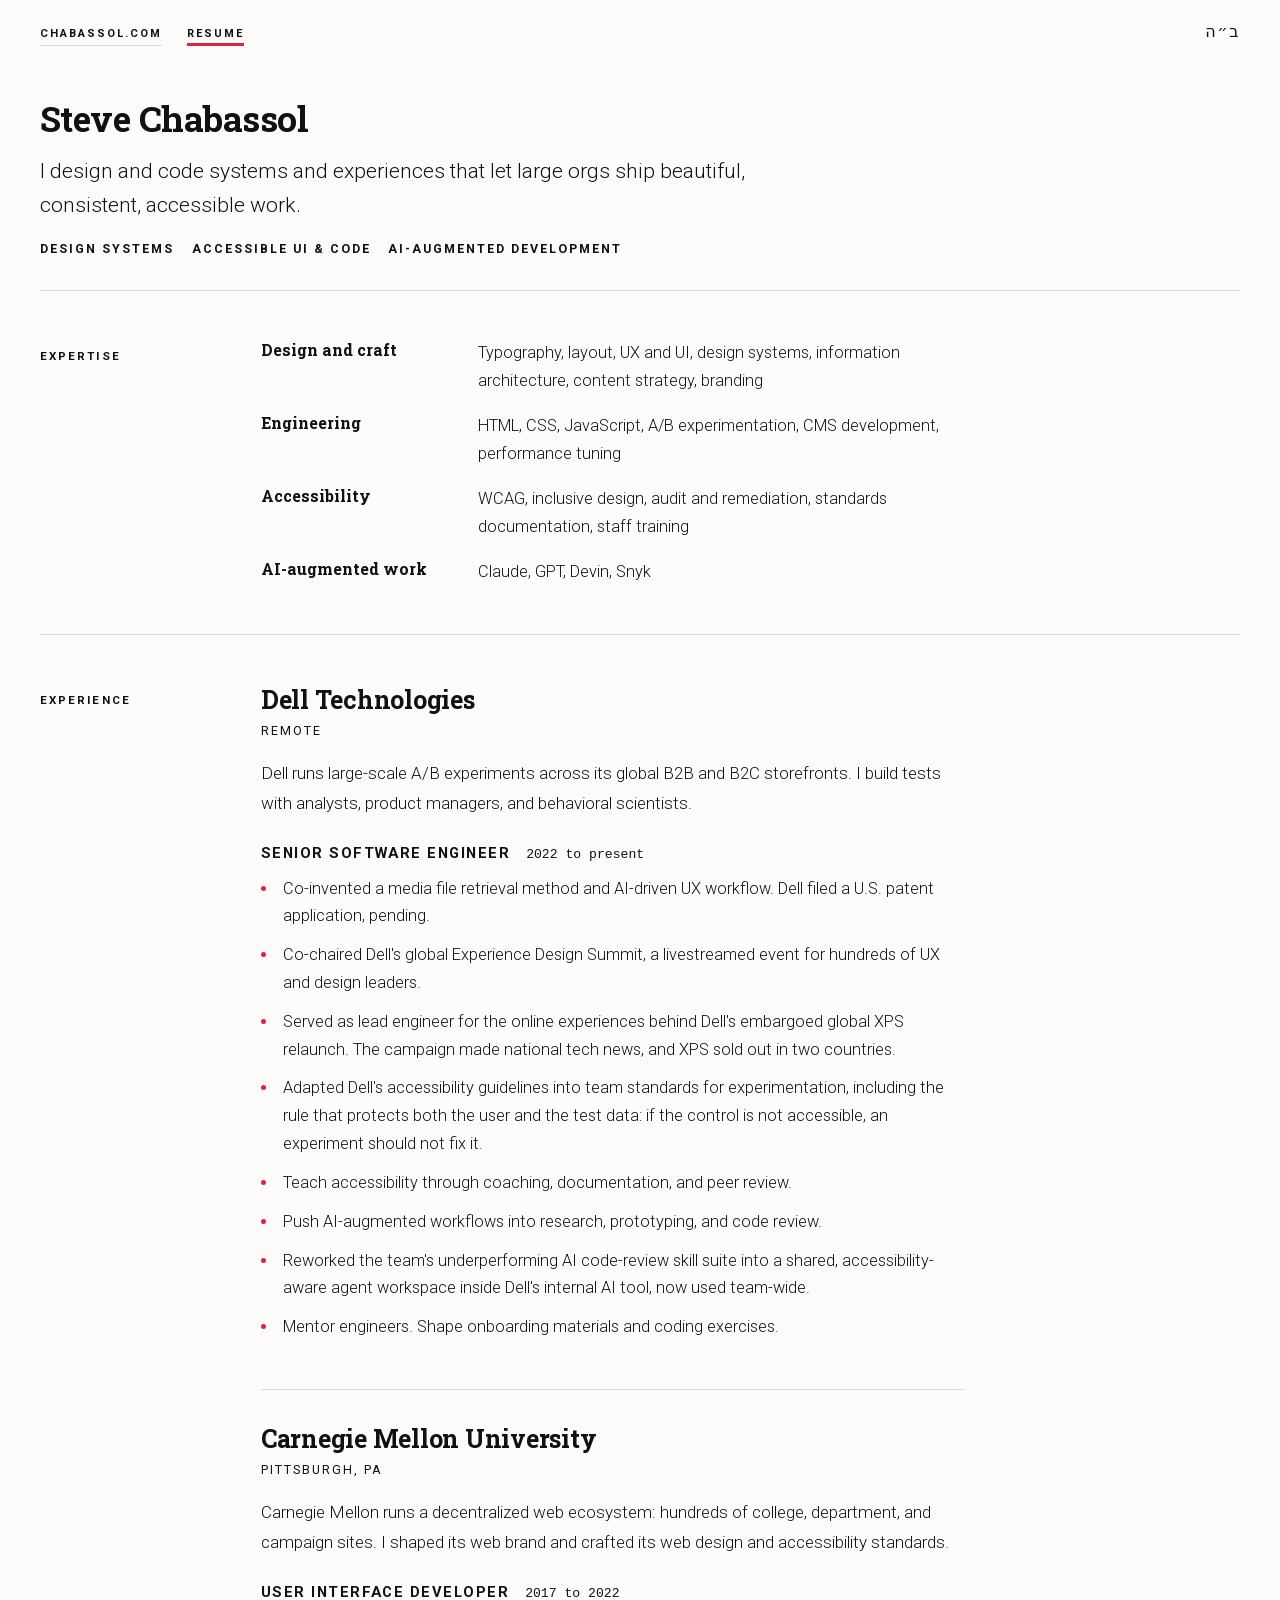
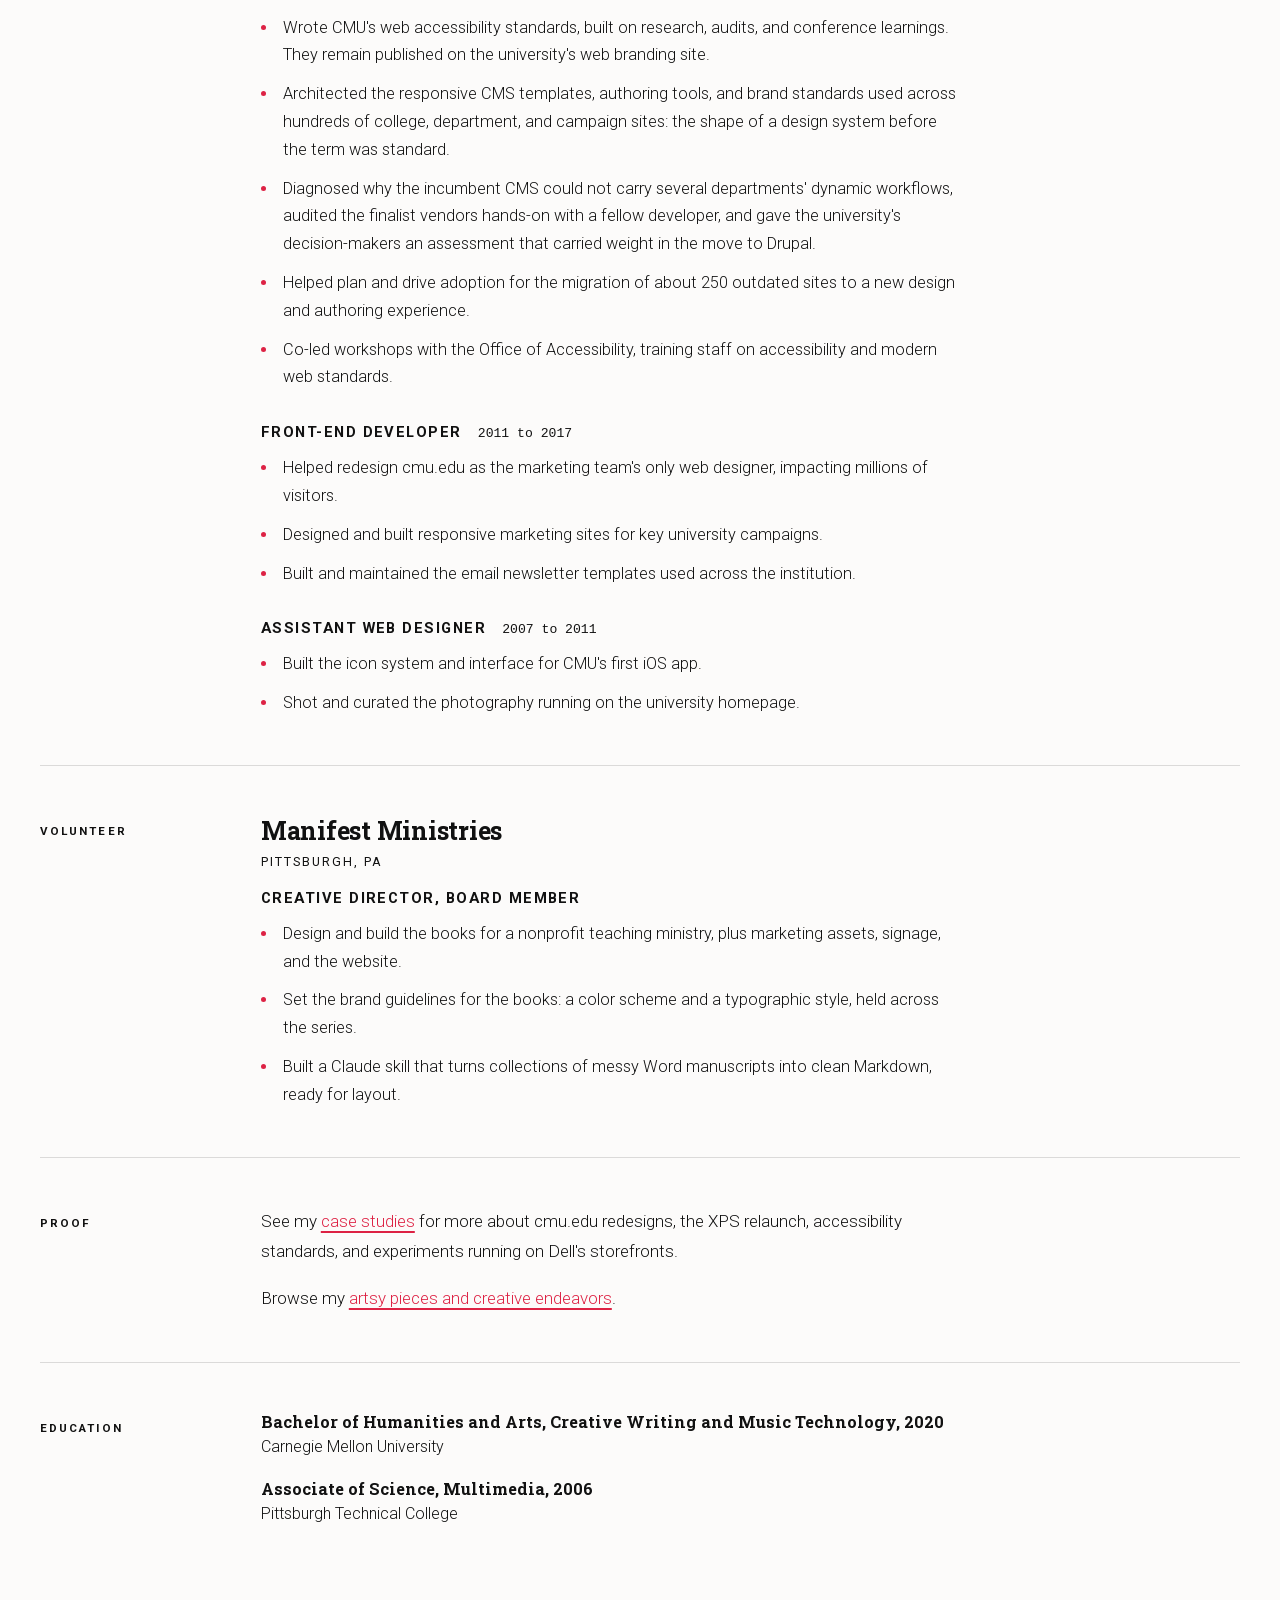
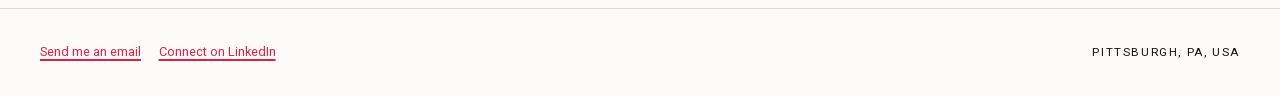
==== commit 314284ab: "content edits, design tweaks, clean up code" ====
--- a/resume/index.html
+++ b/resume/index.html
@@ -4,7 +4,7 @@
 <head>
   <meta charset="utf-8">
   <title>Resume: Steve Chabassol, Design Engineer</title>
-  <meta name="description" content="Steve Chabassol designs and builds accessible interfaces. Senior software engineer at Dell; fifteen years at Carnegie Mellon before that. U.S. patent pending.">
+  <meta name="description" content="Steve Chabassol designs and builds accessible interfaces with AI-augmented development. Senior software engineer at Dell; fifteen years at Carnegie Mellon before that. U.S. patent pending.">
   <meta name="viewport" content="width=device-width, initial-scale=1">
   <link rel="canonical" href="https://chabassol.com/resume/">
 
@@ -18,13 +18,13 @@
   <meta property="og:site_name" content="Steve Chabassol">
   <meta property="og:url" content="https://chabassol.com/resume/">
   <meta property="og:title" content="Resume: Steve Chabassol, Design Engineer">
-  <meta property="og:description" content="Steve Chabassol designs and builds accessible interfaces. Senior software engineer at Dell; fifteen years at Carnegie Mellon before that. U.S. patent pending.">
+  <meta property="og:description" content="Steve Chabassol designs and builds accessible interfaces with AI-augmented development. Senior software engineer at Dell; fifteen years at Carnegie Mellon before that. U.S. patent pending.">
   <meta property="og:image" content="https://chabassol.com/share-card.png">
   <meta property="og:image:width" content="1200">
   <meta property="og:image:height" content="630">
-  <meta property="og:image:alt" content="An SC monogram over the name Steve Chabassol and the line: Design engineer. I make the internet pretty.">
+  <meta property="og:image:alt" content="An SC monogram over the name Steve Chabassol and the line: Design engineer, accessible UI and code, AI-augmented development.">
   <meta name="twitter:card" content="summary_large_image">
-  <meta name="twitter:image:alt" content="An SC monogram over the name Steve Chabassol and the line: Design engineer. I make the internet pretty.">
+  <meta name="twitter:image:alt" content="An SC monogram over the name Steve Chabassol and the line: Design engineer, accessible UI and code, AI-augmented development.">
 
   <link rel="icon" href="../favicon.ico" sizes="32x32">
   <link rel="icon" href="../favicon.svg" type="image/svg+xml">
@@ -53,34 +53,26 @@
 
     <div class="sheet-head">
       <h1 class="sheet-head__title">Steve Chabassol</h1>
-      <p class="sheet-head__lede">Design engineer. I make the internet pretty.</p>
+      <p class="sheet-head__lede">I design and code systems and experiences that let large orgs ship beautiful, consistent, accessible work.</p>
 
       <ul class="roles">
+        <li>Design Systems</li>
         <li>Accessible UI & Code</li>
-        <li>A/B experimentation</li>
         <li>AI-augmented development</li>
       </ul>
     </div>
 
     <div class="record">
-      <section class="record__section" aria-labelledby="summary-head">
-        <h2 class="label record__label" id="summary-head">Summary</h2>
-        <div class="record__body">
-          <p>I blend craft and code for empathetic interfaces. Beautiful and performant yet human. I raise the bar for myself and the team.</p>
-          <p>Co-invented an AI-driven UX workflow; U.S. patent pending. Lead team accessibility practice at a tech giant. Co-chaired a global design summit for hundreds of UX and design leaders. Shaped web standards for a leading research university for over a decade.</p>
-          <p>Typography, layout, performance, and inclusion matter to me. I thrive with creative autonomy and influence without authority; a critic once said I obsess over specificity.</p>
-        </div>
-      </section>
 
       <section class="record__section" aria-labelledby="expertise-head">
         <h2 class="label record__label" id="expertise-head">Expertise</h2>
         <div class="record__body">
           <dl class="terms">
             <dt>Design and craft</dt>
-            <dd>Typography, layout, web design, UX and UI, information architecture, content strategy, branding</dd>
+            <dd>Typography, layout, UX and UI, design systems, information architecture, content strategy, branding</dd>
 
             <dt>Engineering</dt>
-            <dd>HTML, CSS and SCSS, JavaScript, A/B experimentation, CMS development, performance tuning</dd>
+            <dd>HTML, CSS, JavaScript, A/B experimentation, CMS development, performance tuning</dd>
 
             <dt>Accessibility</dt>
             <dd>WCAG, inclusive design, audit and remediation, standards documentation, staff training</dd>
@@ -111,7 +103,8 @@
                 <li>Served as lead engineer for the online experiences behind Dell's embargoed global XPS relaunch. The campaign made national tech news, and XPS sold out in two countries.</li>
                 <li>Adapted Dell's accessibility guidelines into team standards for experimentation, including the rule that protects both the user and the test data: if the control is not accessible, an experiment should not fix it.</li>
                 <li>Teach accessibility through coaching, documentation, and peer review.</li>
-                <li>Push AI-enhanced workflows into research, prototyping, and code review.</li>
+                <li>Push AI-augmented workflows into research, prototyping, and code review.</li>
+                <li>Reworked the team's underperforming AI code-review skill suite into a shared, accessibility-aware agent workspace inside Dell's internal AI tool, now used team-wide.</li>
                 <li>Mentor engineers. Shape onboarding materials and coding exercises.</li>
               </ul>
             </section>
@@ -129,8 +122,9 @@
               </div>
               <ul class="role__list">
                 <li>Wrote CMU's web accessibility standards, built on research, audits, and conference learnings. They remain published on the university's web branding site.</li>
-                <li>Architected responsive, brand-aligned CMS templates and authoring systems used by hundreds of university sites.</li>
-                <li>Helped plan the migration of about 250 outdated sites to a new design and authoring experience.</li>
+                <li>Architected the responsive CMS templates, authoring tools, and brand standards used across hundreds of college, department, and campaign sites: the shape of a design system before the term was standard.</li>
+                <li>Diagnosed why the incumbent CMS could not carry several departments' dynamic workflows, audited the finalist vendors hands-on with a fellow developer, and gave the university's decision-makers an assessment that carried weight in the move to Drupal.</li>
+                <li>Helped plan and drive adoption for the migration of about 250 outdated sites to a new design and authoring experience.</li>
                 <li>Co-led workshops with the Office of Accessibility, training staff on accessibility and modern web standards.</li>
               </ul>
             </section>
@@ -170,8 +164,7 @@
             <p class="job__place">Pittsburgh, PA</p>
 
             <section class="role" aria-labelledby="manifest-cd">
-              <!-- .role__head looks redundant with no dates in it, but it
-                   also holds the .7rem between the title and the bullets. -->
+              <!-- Holds the .7rem gap above the list. -->
               <div class="role__head">
                 <h4 class="role__title" id="manifest-cd">Creative Director, Board Member</h4>
               </div>
--- a/css/site.css
+++ b/css/site.css
@@ -1,27 +1,12 @@
-/* ==================================================================
-   The shell
-   ==================================================================
-   Two sites load copies of this file. Edit it in web/css/ and run
-   scripts/sync-shared.sh, or the copies drift apart.
-
-   Tokens, base elements, and the parts every page carries: skip link,
-   running head, footer, wordmark, focus, motion guard, print. Page
-   layout lives in each page's own partial.
-
-   Contrast ratios in comments are measured. WCAG 2.2 AA asks 4.5:1
-   for body text, 3:1 for large text and non-text UI.
-   ================================================================== */
-
-/* ------------------------------------------------------------------
-   Fonts, self-hosted
-   ------------------------------------------------------------------
-   Variable builds: one file per family per subset carries the whole
-   100 to 900 axis. unicode-range keeps latin-ext unfetched until a
-   page sets a character in it, so an English page takes the two latin
-   files and stops.
-
-   Licence and provenance: web/fonts/LICENSE.txt
-   ------------------------------------------------------------------ */
+/* block, not swap: a missing icon glyph flashes a tofu box. */
+
+@font-face {
+  font-family: 'Material Symbols Outlined';
+  font-style: normal;
+  font-weight: 400;
+  font-display: block;
+  src: url(../fonts/material-symbols-subset.woff2) format('woff2');
+}
 
 @font-face {
   font-family: 'Roboto';
@@ -67,25 +52,21 @@
     U+2212, U+2215, U+FEFF, U+FFFD;
 }
 
-
 :root {
   color-scheme: light dark;
 
-  /* --- primitives: ink and paper --- */
   --black: #000;
   --white: #fff;
-  --ink-900: #111;          /* body text on light */
-  --paper-50: #fcfbfa;      /* light surface */
-  --ink-050: #f2f0ee;       /* body text on dark */
-  --paper-950: #0a0a0a;     /* dark surface */
-
-  /* --- primitives: the accent ramp, one hue family --- */
-  --accent-300: #f89;       /* 9.23:1 on #000, hover on dark */
-  --accent-400: #f67;       /* 7.42:1 on #000, 6.99:1 on #0a0a0a */
-  --accent-600: #d24;       /* 4.79:1 on #fff, 4.63:1 on #fcfbfa */
-  --accent-800: #b23;       /* 6.20:1 on #fff, hover on light */
-
-  /* --- semantic: light surface (default) --- */
+  --ink-900: #111;
+  --paper-50: #fcfbfa;
+  --ink-050: #f2f0ee;
+  --paper-950: #0a0a0a;
+
+  --accent-300: #f89;
+  --accent-400: #f67;
+  --accent-600: #d24;
+  --accent-800: #b23;
+
   --surface: var(--paper-50);
   --surface-raised: var(--white);
   --text: var(--ink-900);
@@ -93,55 +74,33 @@
   --link: var(--accent-600);
   --link-hover: var(--accent-800);
   --focus-ring: var(--accent-600);
-  --selection: #f89;
-
-  /* --- type --- */
+  --selection: var(--accent-300);
+
   --font-slab: 'Roboto Slab', Georgia, 'Times New Roman', serif;
   --font-sans: 'Roboto', system-ui, -apple-system, sans-serif;
   --font-mono: ui-monospace, 'SF Mono', Menlo, monospace;
-  --text-xs:   .75rem;
-  --text-sm:   .875rem;
   --text-base: 1.0625rem;
-  --text-lg:   1.25rem;
   --text-xl:   1.5625rem;
-  --text-2xl:  1.953rem;
-  --text-3xl:  2.441rem;
-  --text-4xl:  3.052rem;
   --leading-tight: 1.15;
   --leading-snug: 1.35;
   --leading-normal: 1.75;
   --measure: 65ch;
 
-  /* --- spacing, 4px base --- */
-  --space-1: .25rem;
   --space-2: .5rem;
-  --space-3: .75rem;
   --space-4: 1rem;
   --space-6: 1.5rem;
   --space-8: 2rem;
   --space-12: 3rem;
-  --space-16: 4rem;
-  --space-24: 6rem;
-
-  /* --- borders and radius --- */
+
   --border-width: 1px;
   --border-width-thick: 2px;
   --radius-sm: 2px;
 
-  /* --- z-index, no magic numbers --- */
-  --z-base: 0;
-  --z-raised: 10;
-  --z-sticky: 100;
-  --z-header: 1000;
   --z-overlay: 10000;
 
-  /* --- motion --- */
   --duration-fast: .18s;
-  --duration-slow: 1s;
   --ease-out: cubic-bezier(.22, 1, .36, 1);
-  --ease-in-out: cubic-bezier(.65, 0, .35, 1);
-
-  /* --- shell --- */
+
   --shell-max: 1560px;
   --shell-pad: 2.5rem;
 }
@@ -155,17 +114,13 @@
     --link: var(--accent-400);
     --link-hover: var(--accent-300);
     --focus-ring: var(--accent-400);
-    --selection: #d24;
+    --selection: var(--accent-600);
   }
 }
 
 @media (max-width: 767px) {
   :root { --shell-pad: 1.25rem; }
 }
-
-/* ==================================================================
-   Base
-   ================================================================== */
 
 *, *::before, *::after { box-sizing: border-box; }
 
@@ -187,13 +142,9 @@
 
 ::selection { background: var(--selection); color: var(--ink-900); }
 
-img, svg, video, canvas, iframe { max-width: 100%; vertical-align: middle; }
-
-/* The width and height attributes reserve the box before the file
-   lands; height: auto lets it shrink with the column and keep the
-   ratio. A <video> needs it said out loud, or the height attribute is
-   taken as a pixel height and the frame stretches. */
-img, video { height: auto; }
+img, iframe { max-width: 100%; vertical-align: middle; }
+
+img { height: auto; }
 
 h1, h2, h3, h4 { font-family: var(--font-slab); font-weight: 700; }
 
@@ -211,24 +162,11 @@
   text-decoration-thickness: 3px;
 }
 
-/* One ring, measured over 3:1 on both surfaces. */
 a:focus-visible,
-button:focus-visible,
-summary:focus-visible,
-input:focus-visible,
-select:focus-visible,
-textarea:focus-visible,
 [tabindex]:focus-visible {
   outline: 3px solid var(--focus-ring);
   outline-offset: 3px;
   border-radius: var(--radius-sm);
-}
-
-@supports not selector(:focus-visible) {
-  a:focus, button:focus, input:focus, select:focus, textarea:focus {
-    outline: 3px solid var(--focus-ring);
-    outline-offset: 3px;
-  }
 }
 
 .sr-only {
@@ -243,10 +181,6 @@
   border: 0;
 }
 
-/* ==================================================================
-   Skip link — first in tab order on every page
-   ================================================================== */
-
 .skip-link {
   position: absolute;
   left: var(--space-2);
@@ -263,15 +197,9 @@
 
 .skip-link:focus { transform: translateY(0); }
 
-/* Jump targets. js/jump.js moves the keyboard to whatever a same-page
-   link points at. The target is out of the Tab order and only ever
-   focused on purpose, so it draws no ring. */
+/* Jump targets take focus only from jump.js, so they draw no ring. */
 
 [tabindex="-1"]:focus { outline: none; }
-
-/* ==================================================================
-   Shell: running head, footer
-   ================================================================== */
 
 .shell {
   max-width: var(--shell-max);
@@ -280,9 +208,7 @@
   padding-right: var(--shell-pad);
 }
 
-/* Nav flush left, ב״ה in the right corner. The auto margin does that,
-   not space-between: narrow screens wrap the blessing onto a line of
-   its own, where space-between would drop it back to the left. */
+/* The auto margin on ב״ה, not space-between, keeps it right when it wraps. */
 
 .masthead {
   display: flex;
@@ -302,20 +228,6 @@
   letter-spacing: .1em;
 }
 
-/* stevechab.com has no nav; the favicon is the home link. It centers
-   rather than sitting on a baseline, because a picture has none to share
-   with the blessing. 32px clears the 24px target floor. */
-
-.masthead__home {
-  display: block;
-  align-self: center;
-  line-height: 0;
-}
-
-.masthead__home img { width: 32px; height: 32px; }
-
-.masthead__home ~ .masthead__baruch { align-self: center; }
-
 .nav {
   display: flex;
   flex-wrap: wrap;
@@ -333,9 +245,8 @@
   text-decoration: none;
   border-bottom: var(--border-width) solid var(--rule);
   padding-bottom: 2px;
-  /* The box measures 22px, under WCAG 2.2's 24px target floor. The 3px
-     goes on top so the rule under the word stays put: hover and current
-     trade the same 3px between padding and border. */
+  /* Lifts the target to 24px. Hover and current trade 3px between
+     padding and border so the underline holds still. */
   padding-top: 3px;
 }
 
@@ -350,46 +261,6 @@
   border-bottom: 3px solid var(--link);
   padding-bottom: 0;
 }
-
-.wordmark {
-  text-align: center;
-  padding: var(--space-6) 0 1.6rem;
-}
-
-.wordmark__mark {
-  display: block;
-  width: 100%;
-  max-width: 900px;
-  min-width: 180px;
-  margin: 0 auto calc(var(--space-6));
-}
-
-/* --- chabstract -----------------------------------------------------
-   The wordmark competes with the h1 on mobile, so make it "chabstract."
-   Show partial wordmark as hero instead: zoom-in, crop, and add bg color. */
-
-.wordmark--crop {
-  background-color: var(--accent-400);
-  margin-bottom: var(--space-8);
-  overflow: hidden;
-}
-
-.wordmark--crop .wordmark__mark {
-  transform: scale(9) translateX(-27%) rotate(-5deg);
-}
-
-@media (min-width: 768px) {
-  main.shell > .wordmark--crop {
-    background-color: transparent;
-    margin-bottom: 0;
-    overflow: visible;
-  }
-
-  main.shell > .wordmark--crop .wordmark__mark { transform: none; }
-}
-
-/* --- narrow screens -------------------------------------------------
-   Try to keep nav and the blessing on one line. */
 
 @media (max-width: 767px) {
   .masthead { column-gap: .75rem; }
@@ -422,51 +293,6 @@
   text-transform: uppercase;
 }
 
-.site-footer--center {
-  flex-direction: column;
-  justify-content: center;
-}
-
-/* --- social icons ----------------------------------------------------
-   A centered row of brand marks in place of text links. Each link is a
-   44px square around a 24px mark, over the target floor. */
-
-.social {
-  margin: 0;
-  padding: 0;
-  list-style: none;
-  display: flex;
-  flex-wrap: wrap;
-  justify-content: center;
-  gap: var(--space-2);
-}
-
-.social__link {
-  display: grid;
-  place-items: center;
-  width: 44px;
-  height: 44px;
-  color: var(--text);
-  transition: color var(--duration-fast) var(--ease-out);
-}
-
-.social__link:hover { color: var(--link-hover); }
-
-.social__icon {
-  display: block;
-  width: 24px;
-  height: 24px;
-  fill: currentColor;
-}
-
-/* ==================================================================
-   Page head — every page after the homepage
-   ==================================================================
-   Every content page opens the same way: a slab title at the
-   homepage's h1 size, one lede at the homepage's lede size, both flush
-   with the shell's left margin.
-   ================================================================== */
-
 .sheet-head {
   padding-top: var(--space-8);
   padding-bottom: var(--space-4);
@@ -493,15 +319,6 @@
   max-width: var(--measure);
 }
 
-/* ==================================================================
-   Section label
-   ==================================================================
-   The small uppercase heading that names a column, a group, or a
-   resume section. Sizes and margins belong to the page that uses it.
-   Both the label and its gloss sit at full ink; a muted gray here
-   measures near 2.5:1 and fails AA.
-   ================================================================== */
-
 .label {
   font-family: var(--font-sans);
   font-weight: 700;
@@ -510,267 +327,6 @@
   color: var(--text);
   text-align: left;
 }
-
-.label__gloss { font-weight: 400; }
-
-/* ==================================================================
-   The empty slot
-   ==================================================================
-   Placeholder. Every .slot is a hole waiting for a real <img> or
-   <video>, and nothing else in the stylesheet depends on it.
-   ================================================================== */
-
-.slot {
-  display: grid;
-  align-content: center;
-  gap: var(--space-2);
-  padding: var(--space-6);
-  border: var(--border-width-thick) dashed var(--rule);
-  border-radius: var(--radius-sm);
-  aspect-ratio: 16 / 10;
-  text-align: left;
-}
-
-.slot--video { aspect-ratio: 16 / 9; }
-.slot--tall { aspect-ratio: 4 / 5; }
-
-.slot__kind {
-  margin: 0;
-  font-size: .68rem;
-  font-weight: 700;
-  letter-spacing: .2em;
-  text-transform: uppercase;
-}
-
-.slot__note {
-  margin: 0;
-  font-size: .9rem;
-  line-height: var(--leading-snug);
-}
-
-/* ==================================================================
-   Components
-   ==================================================================
-   The square control, the button, the motion gate, and the source
-   field. Shared by the pieces and /design, so they live here rather
-   than in css/piece.css. The frame around them, head and stage and
-   bar, is still the pieces' own and stays in piece.css.
-   ================================================================== */
-
-/* --- the square control --------------------------------------------
-   A square with a rule and a geometric mark. The caption is the
-   accessible name since the glyph can be abstract.
-
-   The fill uses .is-on rather than aria-pressed since the language
-   sometimes toggles (Play becomes Pause), and adding aria can cause
-   the state to be announced twice. */
-
-.control {
-  flex: none;
-  width: 56px;
-  display: flex;
-  flex-direction: column;
-  align-items: center;
-  gap: .45rem;
-}
-
-.control__btn {
-  width: 100%;
-  height: 56px;
-  padding: 0;
-  border: var(--border-width-thick) solid var(--text);
-  border-radius: 0;
-  background: transparent;
-  color: var(--text);
-  display: grid;
-  place-items: center;
-  cursor: pointer;
-  transition: background-color var(--duration-fast) var(--ease-out),
-              color var(--duration-fast) var(--ease-out);
-}
-
-.control__btn:hover { background: var(--text); color: var(--surface); }
-
-.control__btn.is-on {
-  background: var(--text);
-  color: var(--surface);
-}
-
-.control__mark {
-  display: block;
-  font-family: var(--font-slab);
-  font-size: 1.5rem;
-  line-height: 1;
-  font-weight: 400;
-}
-
-.control__mark--align {
-  text-box: trim-start cap alphabetic;
-}
-
-.control__mark svg { display: block; fill: currentColor; }
-
-/* One word. Anything longer is screen reader text inside the caption,
-   so the accessible name says "Next scene" while the page shows
-   "Scene". */
-
-.control__caption {
-  font-size: 10px;
-  font-weight: 700;
-  letter-spacing: .14em;
-  text-transform: uppercase;
-  color: var(--text);
-  text-align: center;
-  white-space: nowrap;
-}
-
-/* One full turn on press. The class is added on click and removed when
-   the turn ends, so a fast press turns every time. */
-
-@keyframes control-turn {
-  from { transform: rotate(0turn); }
-  to   { transform: rotate(1turn); }
-}
-
-.control__mark--turning {
-  animation: control-turn .5s var(--ease-out) 1;
-}
-
-/* --- the motion gate ------------------------------------------------
-   A <dialog> opened with showModal(), so the keyboard stays inside it,
-   the page behind goes inert, and Escape closes it. The rules below
-   only undo what the browser draws around a dialog by default: the
-   border, the shrink-to-fit box, and the centering margins. A modal
-   dialog rides the top layer, so it needs no z-index.
-
-   The layout hangs off [open]. A closed dialog is display: none by the
-   browser's own rules, and a bare .gate { display: grid } would beat
-   that and leave the warning on the screen. */
-
-.gate {
-  position: fixed;
-  inset: 0;
-  width: 100%;
-  height: 100%;
-  max-width: none;
-  max-height: none;
-  margin: 0;
-  border: 0;
-  padding: var(--space-4);
-  background: var(--surface);
-  color: var(--text);
-  overflow-y: auto;
-}
-
-.gate[open] {
-  display: grid;
-  place-items: center;
-}
-
-.gate::backdrop { background: rgb(0 0 0 / .7); }
-
-.gate__panel {
-  border: var(--border-width-thick) solid var(--text);
-  padding: 1.6rem;
-  max-width: 52ch;
-  background: var(--surface);
-}
-
-.gate__label {
-  margin: 0 0 .4rem;
-  font-size: 10px;
-  font-weight: 700;
-  letter-spacing: .16em;
-  text-transform: uppercase;
-  color: var(--link);
-}
-
-.gate__title {
-  margin: 0 0 .7rem;
-  font-family: var(--font-slab);
-  font-weight: 700;
-  font-size: var(--text-lg);
-  line-height: var(--leading-snug);
-}
-
-.gate__body { margin: 0 0 1.2rem; font-size: .95rem; line-height: 1.6; }
-
-.gate__actions { display: flex; flex-wrap: wrap; gap: .8rem; }
-
-.btn {
-  border: var(--border-width-thick) solid var(--text);
-  background: transparent;
-  color: var(--text);
-  font-family: var(--font-sans);
-  font-size: 11px;
-  font-weight: 700;
-  letter-spacing: .16em;
-  text-transform: uppercase;
-  padding: .85rem 1.2rem;
-  cursor: pointer;
-}
-
-.btn--solid { background: var(--text); color: var(--surface); }
-.btn:hover { background: var(--text); color: var(--surface); }
-.btn--solid:hover { background: transparent; color: var(--text); }
-
-/* --- the source field ----------------------------------------------
-   The label sits under the box, set like the caption under a square.
-   It still comes first in the source; column-reverse moves it, so a
-   screen reader hears the name before the box. */
-
-.field {
-  display: flex;
-  flex-direction: column-reverse;
-  gap: .45rem;
-  flex: 0 1 22rem;
-}
-
-.field__label {
-  font-size: 10px;
-  font-weight: 700;
-  letter-spacing: .14em;
-  text-transform: uppercase;
-  color: var(--text);
-  text-align: left;
-}
-
-.field__input {
-  height: 40px;
-  padding: 0 .7rem;
-  border: var(--border-width-thick) solid var(--text);
-  border-radius: 0;
-  background: var(--surface);
-  color: var(--text);
-  font-family: var(--font-sans);
-  font-size: .95rem;
-}
-
-.field__input::placeholder { color: var(--text); opacity: .62; }
-
-/* --- narrow screens -------------------------------------------------
-   Below 600px the captions stack under smaller squares, still over the
-   44px target floor. */
-
-@media (max-width: 599px) {
-  .control { width: 48px; gap: .3rem; }
-  .control__btn { height: 48px; }
-  .control__caption { font-size: 9px; letter-spacing: .1em; }
-
-  .field { flex: 1 1 100%; gap: .3rem; }
-  .field__input { height: 36px; }
-
-  .gate__panel { padding: 1.1rem; }
-  .gate__actions .btn { flex: 1 1 100%; }
-}
-
-/* ==================================================================
-   Motion guard
-   ==================================================================
-   This site ships strobing and flashing work on purpose. A reduced
-   motion setting stops every animation, including ones declared in a
-   page's own <style> block.
-   ================================================================== */
 
 @media (prefers-reduced-motion: reduce) {
   html { scroll-behavior: auto; }
@@ -783,14 +339,7 @@
     transition-delay: 0ms !important;
   }
 
-  video, canvas { animation-play-state: paused !important; }
-}
-
-/* ==================================================================
-   Print
-   ==================================================================
-   Every page prints as a document.
-   ================================================================== */
+}
 
 @media print {
   body {
@@ -802,12 +351,6 @@
 
   a { color: #000; }
 
-  /* The running head is chrome; the page's own h1 carries the identity.
-     A form field and a dialog print as nothing at all. */
   .skip-link,
-  .masthead,
-  .slot,
-  .field,
-  .gate,
-  .gate[open] { display: none; }
-}
+  .masthead { display: none; }
+}
--- a/css/resume.css
+++ b/css/resume.css
@@ -1,16 +1,3 @@
-/* ==================================================================
-   /resume — the record
-   ==================================================================
-   The same spine as /work: an 11rem gutter on the left carrying the
-   section name, prose at measure beside it.
-
-   This is the one page on the site that gets printed, so the print
-   block at the bottom carries as much weight as the screen rules.
-
-   Tokens, shell, page head, and section label come from css/site.css.
-   ================================================================== */
-
-/* --- the head ------------------------------------------------------ */
 
 .roles {
   margin: 0 0 1rem;
@@ -26,8 +13,6 @@
   line-height: var(--leading-snug);
 }
 
-/* --- the sections -------------------------------------------------- */
-
 .record__section {
   padding: var(--space-12) 0;
   border-top: var(--border-width) solid var(--rule);
@@ -45,8 +30,6 @@
 }
 
 .record__body > p:last-child { margin-bottom: 0; }
-
-/* --- expertise, as terms and definitions --------------------------- */
 
 .terms {
   margin: 0;
@@ -77,8 +60,6 @@
   .terms dt { grid-column: 1; }
   .terms dd { grid-column: 2; margin-top: 0; }
 }
-
-/* --- one employer -------------------------------------------------- */
 
 .job + .job {
   margin-top: var(--space-12);
@@ -107,8 +88,6 @@
   line-height: 1.78;
 }
 
-/* --- one role under that employer ---------------------------------- */
-
 .role + .role { margin-top: var(--space-8); }
 
 .role__head {
@@ -129,8 +108,6 @@
   line-height: var(--leading-snug);
 }
 
-/* Dates get scanned rather than read, so they are set as data: mono,
-   full ink, never a muted gray. */
 .role__dates {
   margin: 0;
   font-family: var(--font-mono);
@@ -153,8 +130,6 @@
 
 .role__list li::marker { color: var(--link); }
 
-/* --- education ------------------------------------------------------ */
-
 .degrees {
   margin: 0;
   padding: 0;
@@ -175,8 +150,6 @@
   display: block;
   font-size: 1rem;
 }
-
-/* --- stacked, below the breakpoint --------------------------------- */
 
 @media (max-width: 1139px) {
   .sheet-head,
@@ -185,8 +158,6 @@
     margin-inline: auto;
   }
 }
-
-/* --- the gutter, once there is room -------------------------------- */
 
 @media (min-width: 1140px) {
   .record__section {
@@ -204,11 +175,6 @@
   .record__body { grid-column: 2; }
 }
 
-/* --- print ----------------------------------------------------------
-   One column, links resolved to their addresses, and no section split
-   across a page break.
-   ------------------------------------------------------------------ */
-
 @media print {
   .record__section {
     display: block;
@@ -238,7 +204,6 @@
   .role__list li,
   .terms dd { font-size: 10.5pt; line-height: 1.45; }
 
-  /* A printed link with no address is a dead end. */
   .record__body a[href^="http"]::after {
     content: " (" attr(href) ")";
     font-size: 9pt;
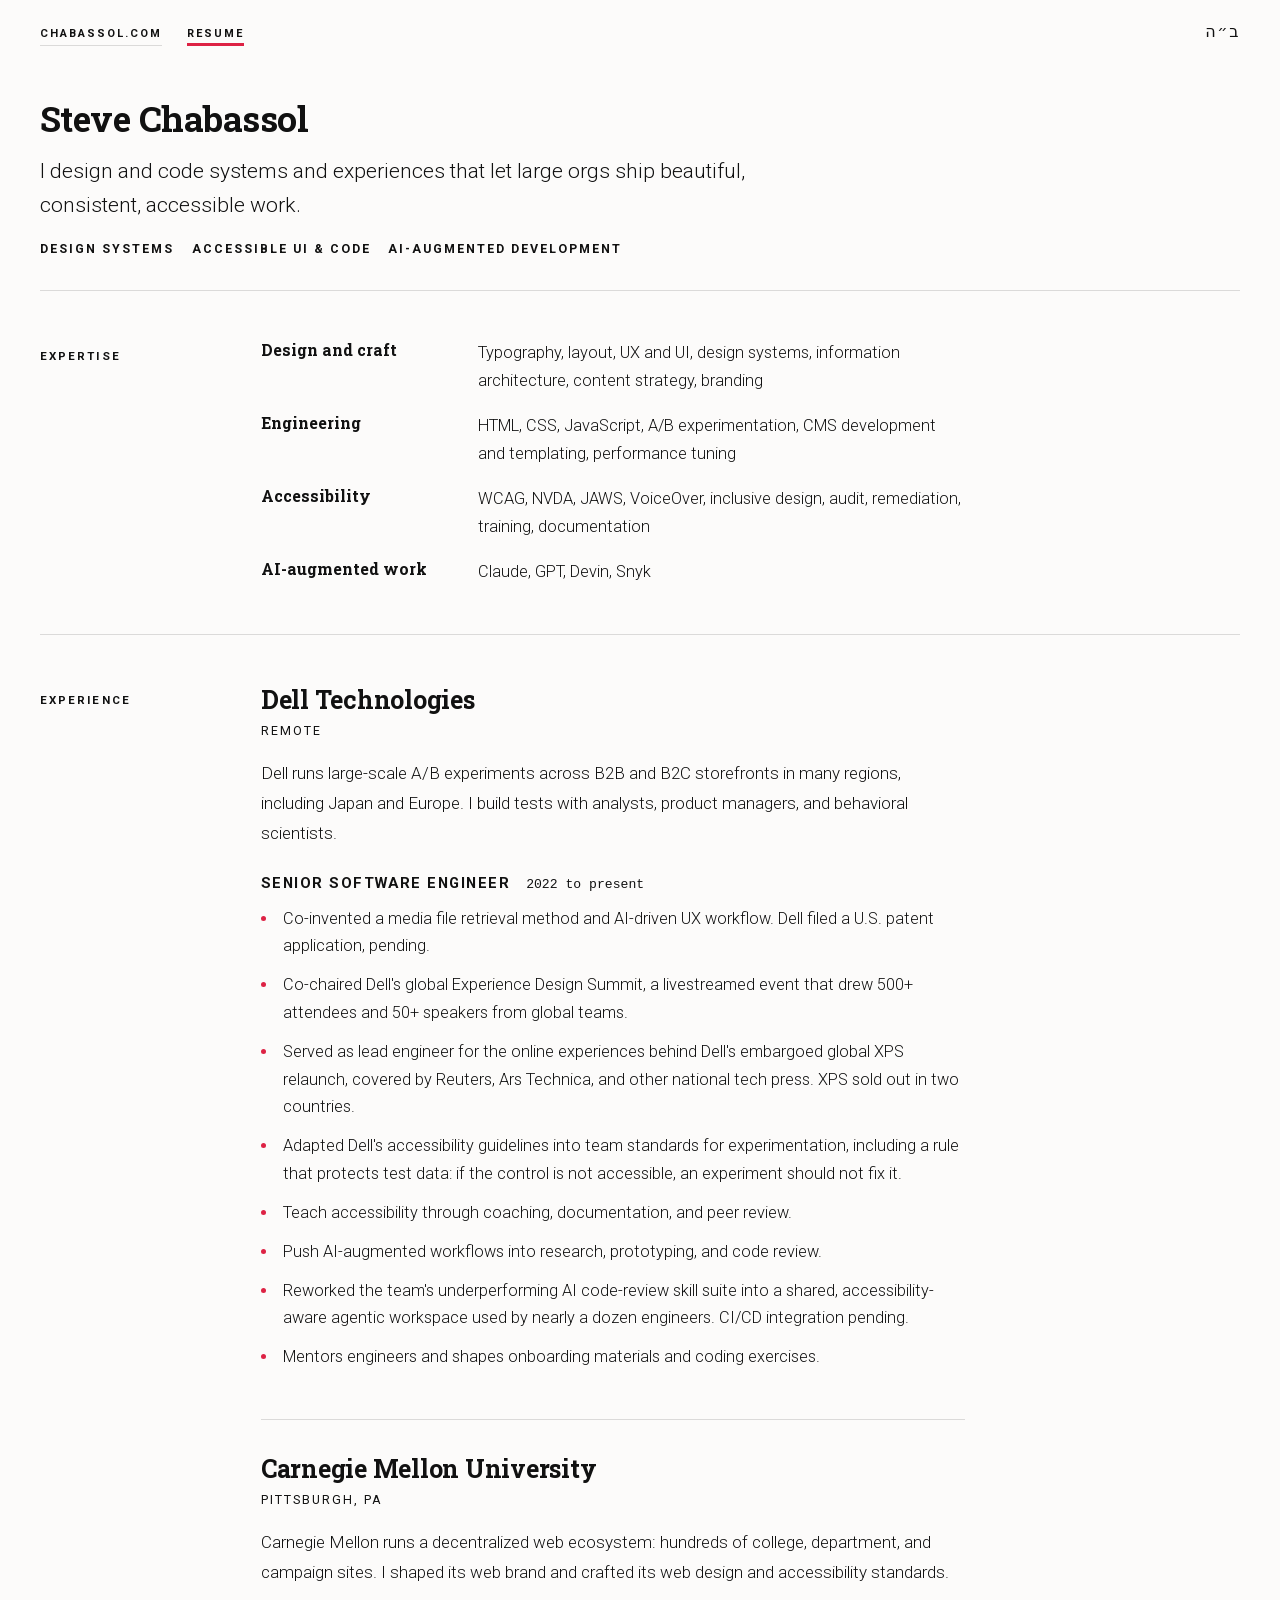
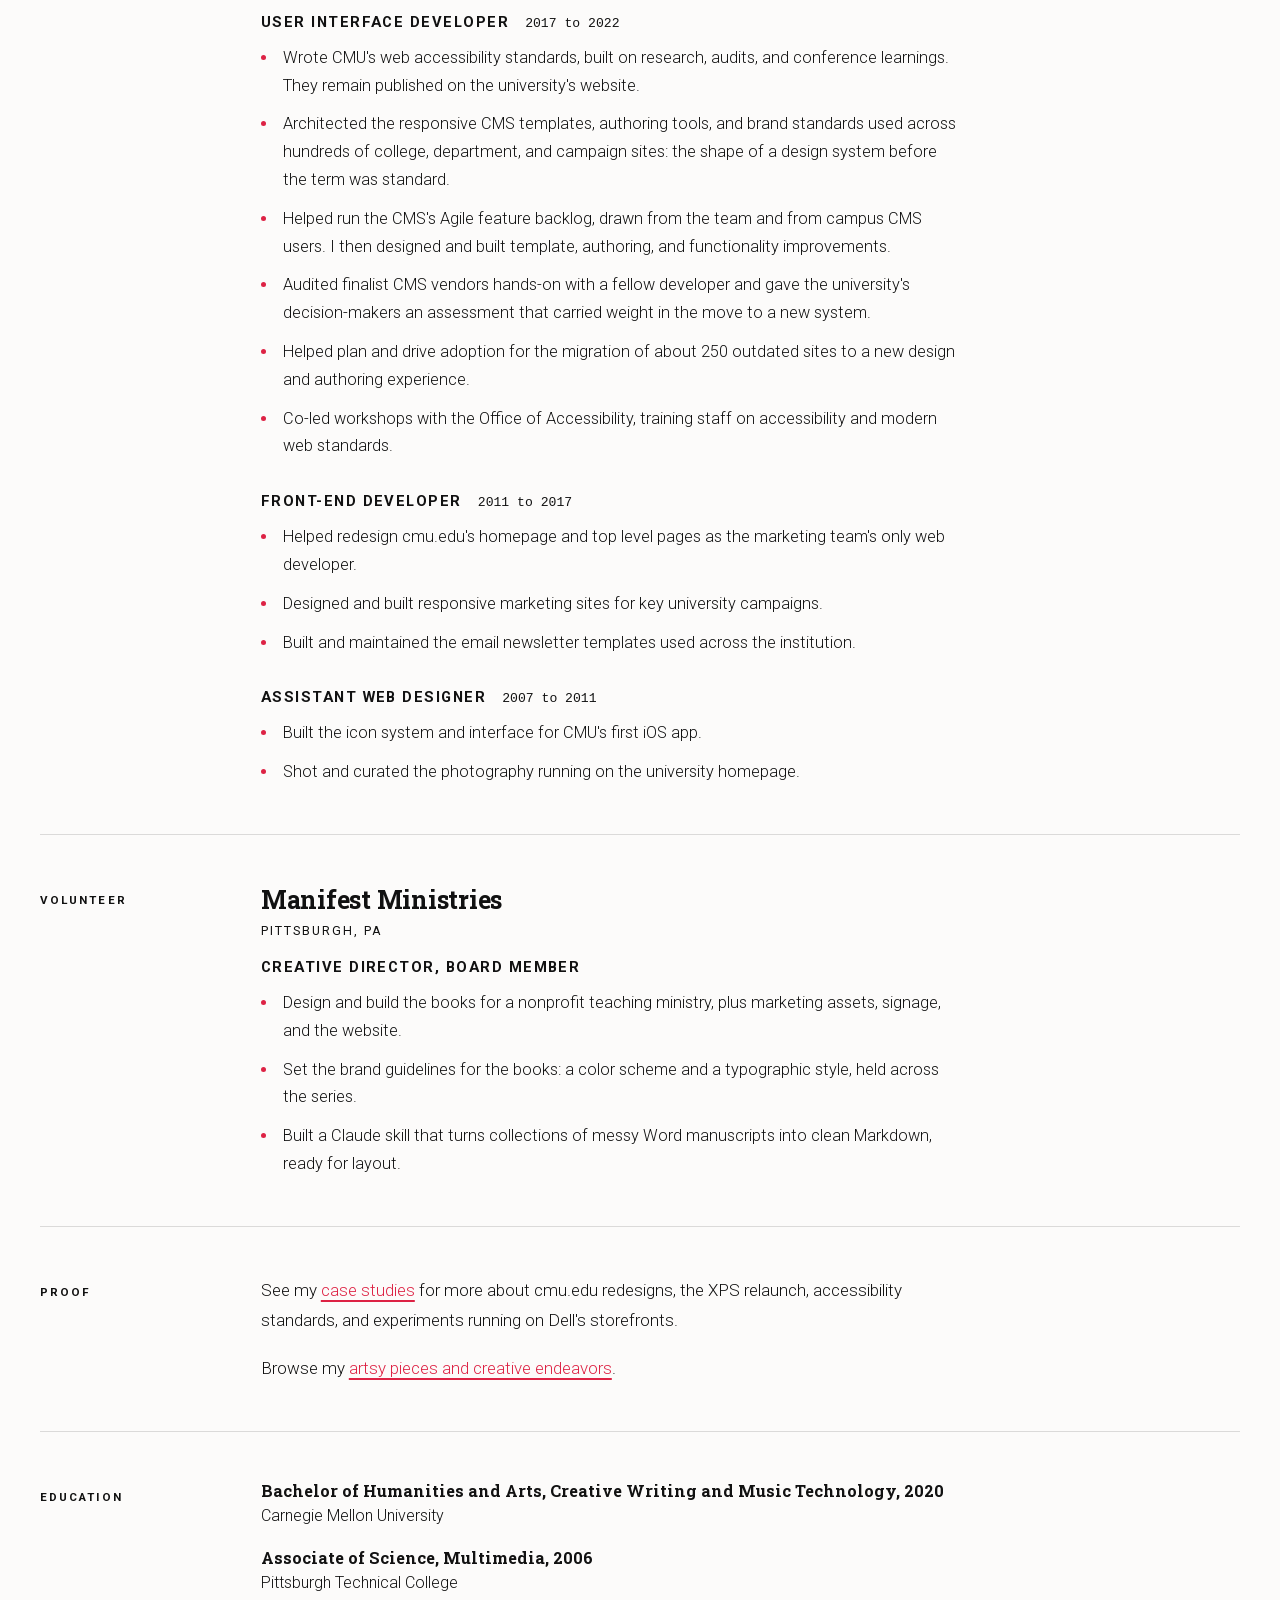
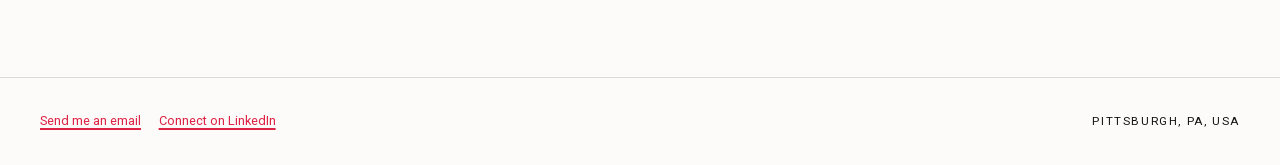
==== commit e1374d34: "finesse copy" ====
--- a/resume/index.html
+++ b/resume/index.html
@@ -72,10 +72,10 @@
             <dd>Typography, layout, UX and UI, design systems, information architecture, content strategy, branding</dd>
 
             <dt>Engineering</dt>
-            <dd>HTML, CSS, JavaScript, A/B experimentation, CMS development, performance tuning</dd>
+            <dd>HTML, CSS, JavaScript, A/B experimentation, CMS development and templating, performance tuning</dd>
 
             <dt>Accessibility</dt>
-            <dd>WCAG, inclusive design, audit and remediation, standards documentation, staff training</dd>
+            <dd>WCAG, NVDA, JAWS, VoiceOver, inclusive design, audit, remediation, training, documentation</dd>
 
             <dt>AI-augmented work</dt>
             <dd>Claude, GPT, Devin, Snyk</dd>
@@ -90,7 +90,7 @@
           <article class="job">
             <h3 class="job__org">Dell Technologies</h3>
             <p class="job__place">Remote</p>
-            <p class="job__blurb">Dell runs large-scale A/B experiments across its global B2B and B2C storefronts. I build tests with analysts, product managers, and behavioral scientists.</p>
+            <p class="job__blurb">Dell runs large-scale A/B experiments across B2B and B2C storefronts in many regions, including Japan and Europe. I build tests with analysts, product managers, and behavioral scientists.</p>
 
             <section class="role" aria-labelledby="dell-sse">
               <div class="role__head">
@@ -99,13 +99,13 @@
               </div>
               <ul class="role__list">
                 <li>Co-invented a media file retrieval method and AI-driven UX workflow. Dell filed a U.S. patent application, pending.</li>
-                <li>Co-chaired Dell's global Experience Design Summit, a livestreamed event for hundreds of UX and design leaders.</li>
-                <li>Served as lead engineer for the online experiences behind Dell's embargoed global XPS relaunch. The campaign made national tech news, and XPS sold out in two countries.</li>
-                <li>Adapted Dell's accessibility guidelines into team standards for experimentation, including the rule that protects both the user and the test data: if the control is not accessible, an experiment should not fix it.</li>
+                <li>Co-chaired Dell's global Experience Design Summit, a livestreamed event that drew 500+ attendees and 50+ speakers from global teams.</li>
+                <li>Served as lead engineer for the online experiences behind Dell's embargoed global XPS relaunch, covered by Reuters, Ars Technica, and other national tech press. XPS sold out in two countries.</li>
+                <li>Adapted Dell's accessibility guidelines into team standards for experimentation, including a rule that protects test data: if the control is not accessible, an experiment should not fix it.</li>
                 <li>Teach accessibility through coaching, documentation, and peer review.</li>
                 <li>Push AI-augmented workflows into research, prototyping, and code review.</li>
-                <li>Reworked the team's underperforming AI code-review skill suite into a shared, accessibility-aware agent workspace inside Dell's internal AI tool, now used team-wide.</li>
-                <li>Mentor engineers. Shape onboarding materials and coding exercises.</li>
+                <li>Reworked the team's underperforming AI code-review skill suite into a shared, accessibility-aware agentic workspace used by nearly a dozen engineers. CI/CD integration pending.</li>
+                <li>Mentors engineers and shapes onboarding materials and coding exercises.</li>
               </ul>
             </section>
           </article>
@@ -121,9 +121,10 @@
                 <p class="role__dates">2017 to 2022</p>
               </div>
               <ul class="role__list">
-                <li>Wrote CMU's web accessibility standards, built on research, audits, and conference learnings. They remain published on the university's web branding site.</li>
+                <li>Wrote CMU's web accessibility standards, built on research, audits, and conference learnings. They remain published on the university's website.</li>
                 <li>Architected the responsive CMS templates, authoring tools, and brand standards used across hundreds of college, department, and campaign sites: the shape of a design system before the term was standard.</li>
-                <li>Diagnosed why the incumbent CMS could not carry several departments' dynamic workflows, audited the finalist vendors hands-on with a fellow developer, and gave the university's decision-makers an assessment that carried weight in the move to Drupal.</li>
+                <li>Helped run the CMS's Agile feature backlog, drawn from the team and from campus CMS users. I then designed and built template, authoring, and functionality improvements.</li>
+                <li>Audited finalist CMS vendors hands-on with a fellow developer and gave the university's decision-makers an assessment that carried weight in the move to a new system.</li>
                 <li>Helped plan and drive adoption for the migration of about 250 outdated sites to a new design and authoring experience.</li>
                 <li>Co-led workshops with the Office of Accessibility, training staff on accessibility and modern web standards.</li>
               </ul>
@@ -135,7 +136,7 @@
                 <p class="role__dates">2011 to 2017</p>
               </div>
               <ul class="role__list">
-                <li>Helped redesign cmu.edu as the marketing team's only web designer, impacting millions of visitors.</li>
+                <li>Helped redesign cmu.edu's homepage and top level pages as the marketing team's only web developer.</li>
                 <li>Designed and built responsive marketing sites for key university campaigns.</li>
                 <li>Built and maintained the email newsletter templates used across the institution.</li>
               </ul>
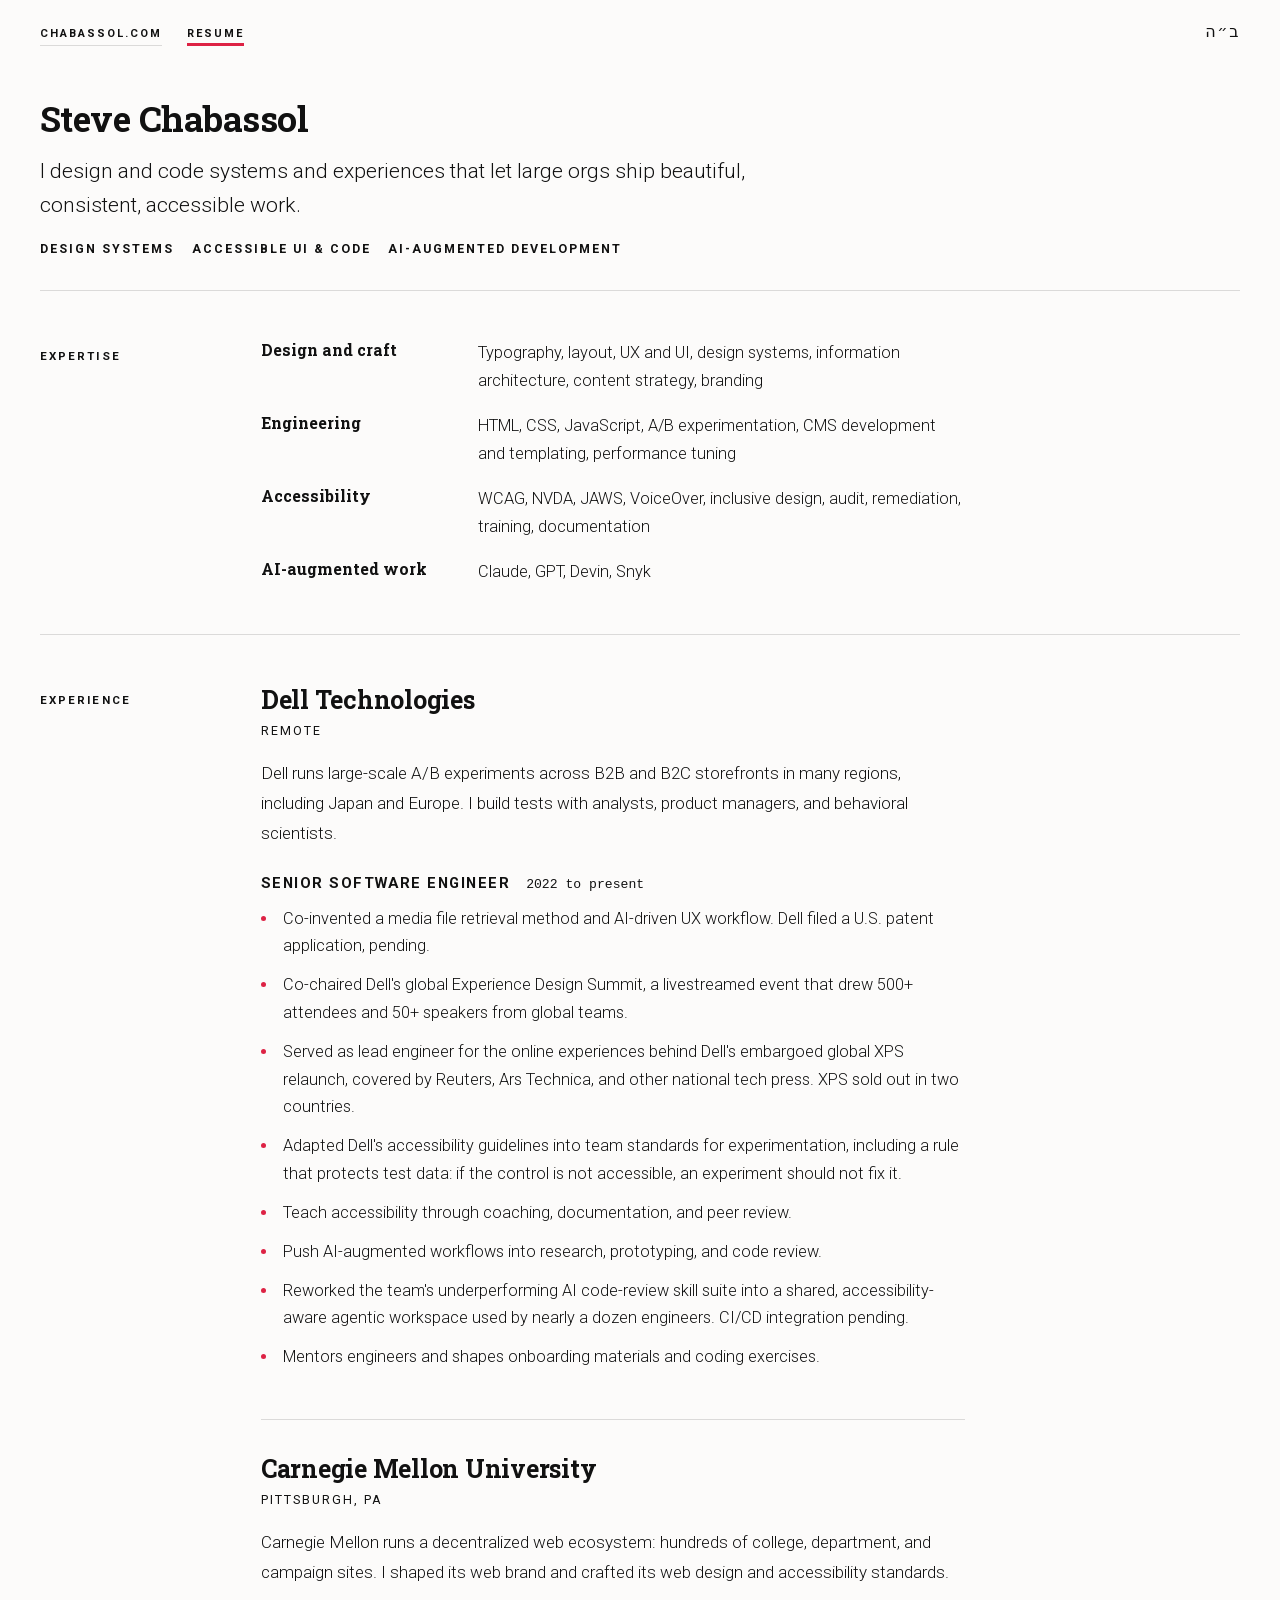
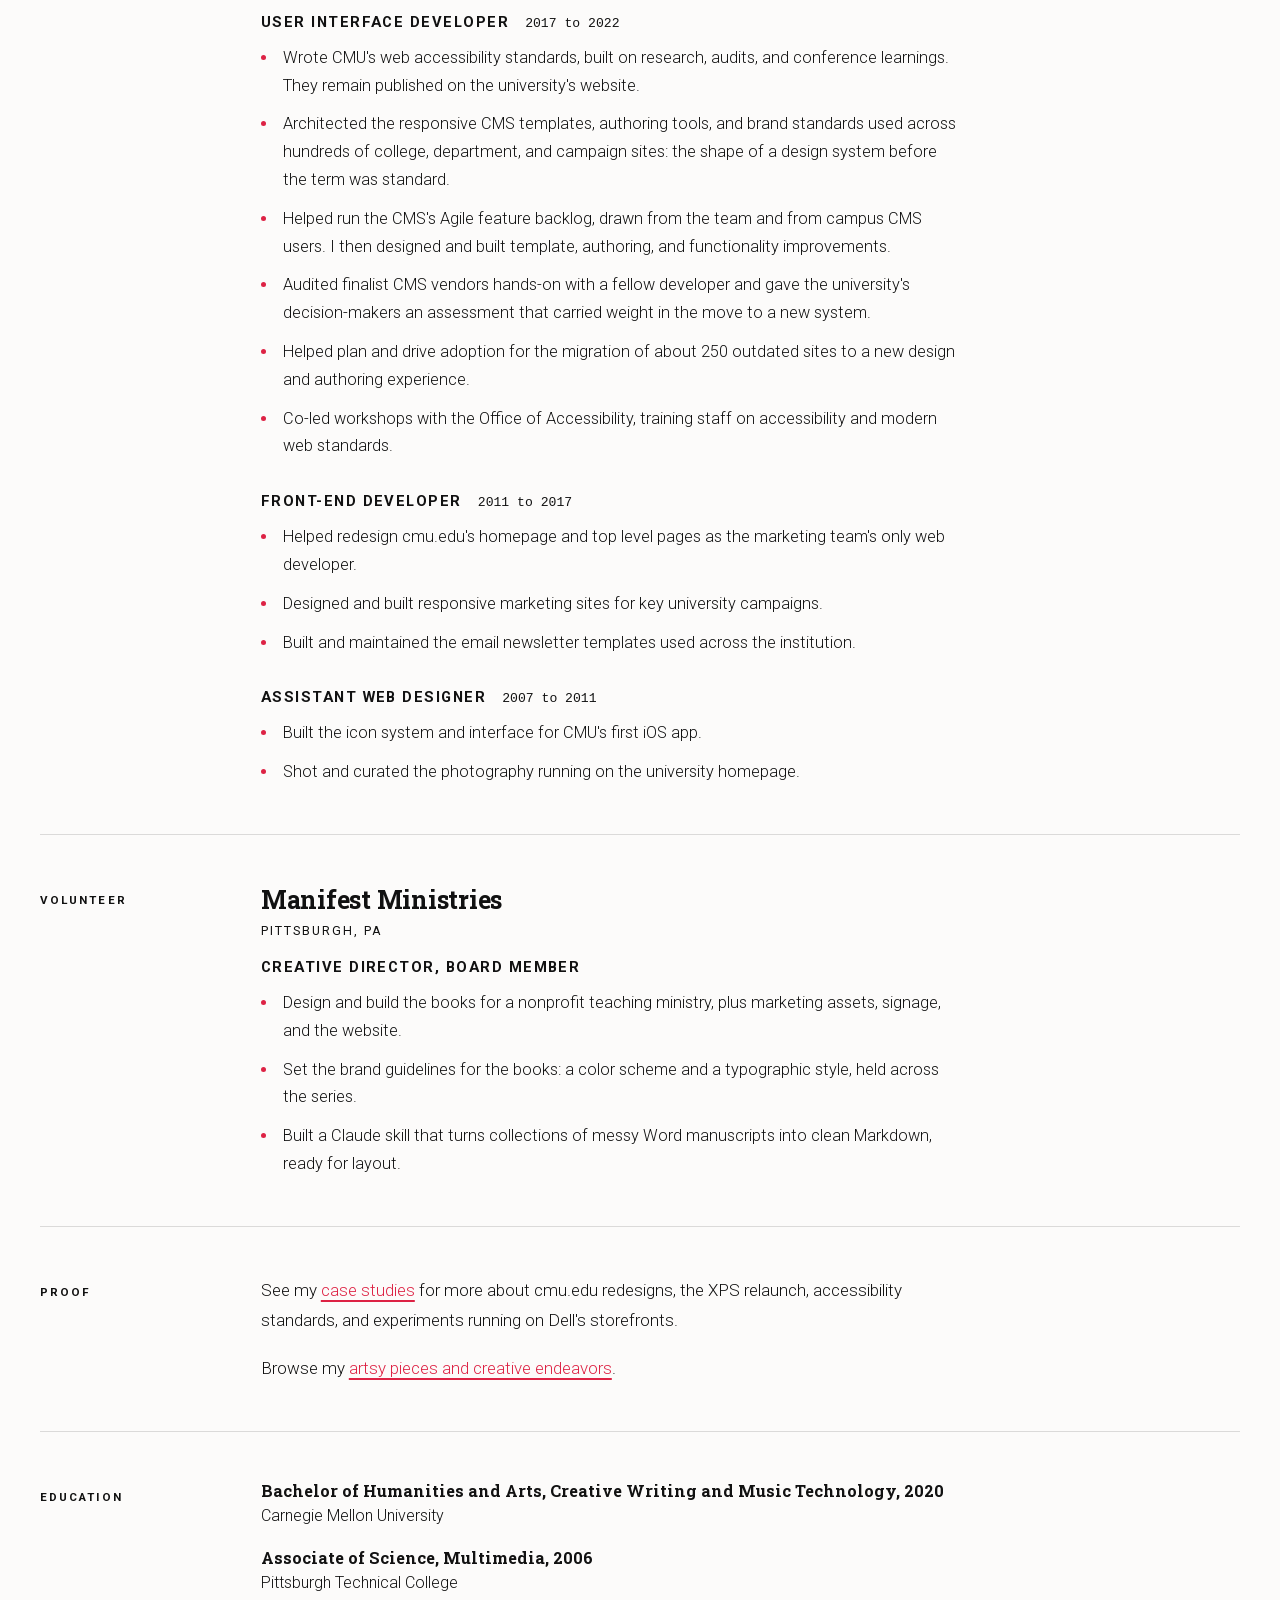
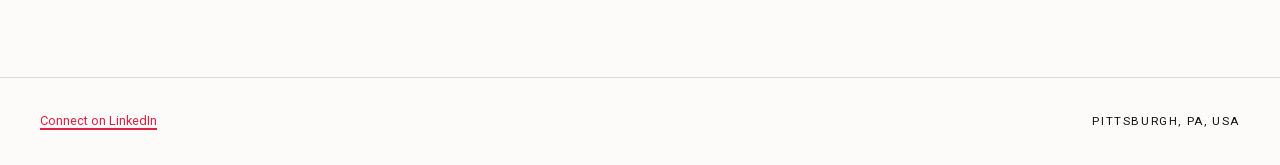
==== commit 276aeb40: "remove resume mailto link, keep LinkedIn as contact" ====
--- a/resume/index.html
+++ b/resume/index.html
@@ -209,7 +209,6 @@
 
   <footer class="shell site-footer">
     <nav class="site-footer__nav" aria-label="Elsewhere">
-      <a href="mailto:resume@chabassol.com">Send me an email</a>
       <a href="https://www.linkedin.com/in/stevechabassol/">Connect on LinkedIn</a>
     </nav>
     <p class="site-footer__place">Pittsburgh, PA, USA</p>
